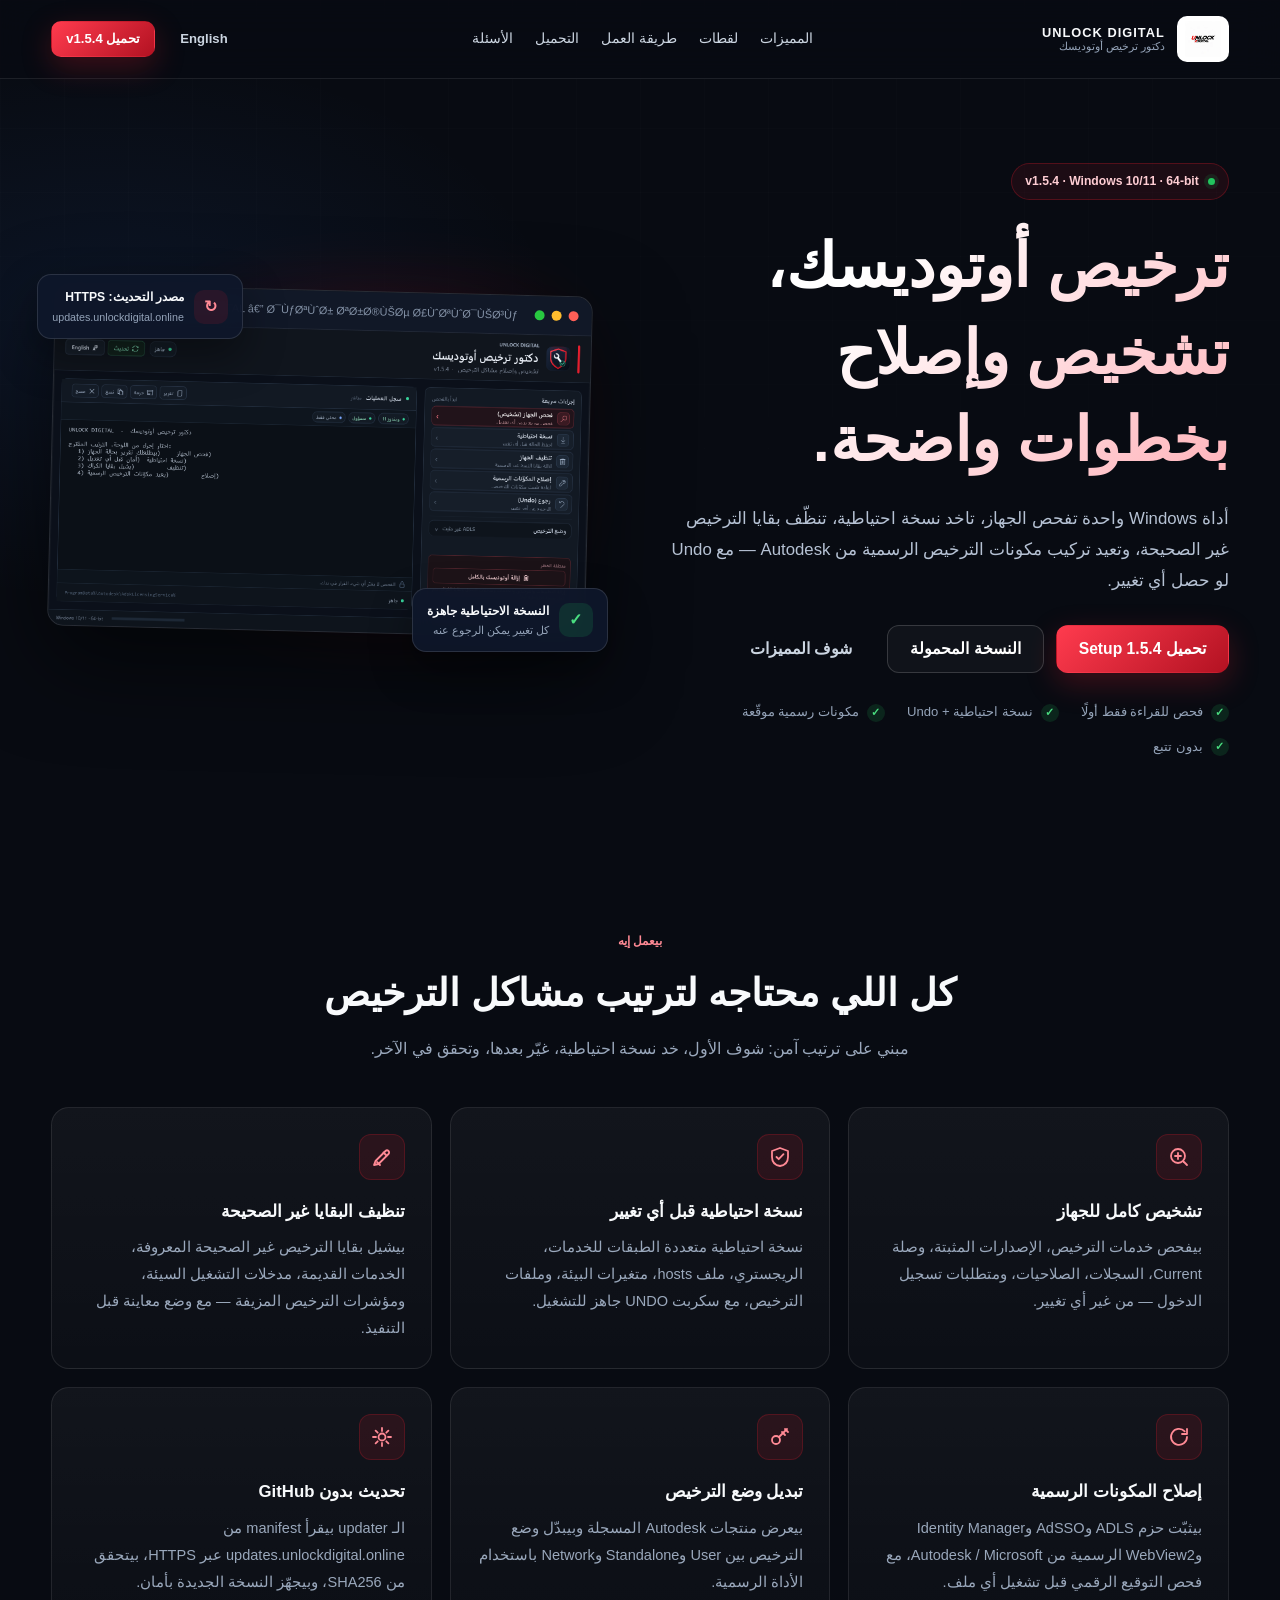
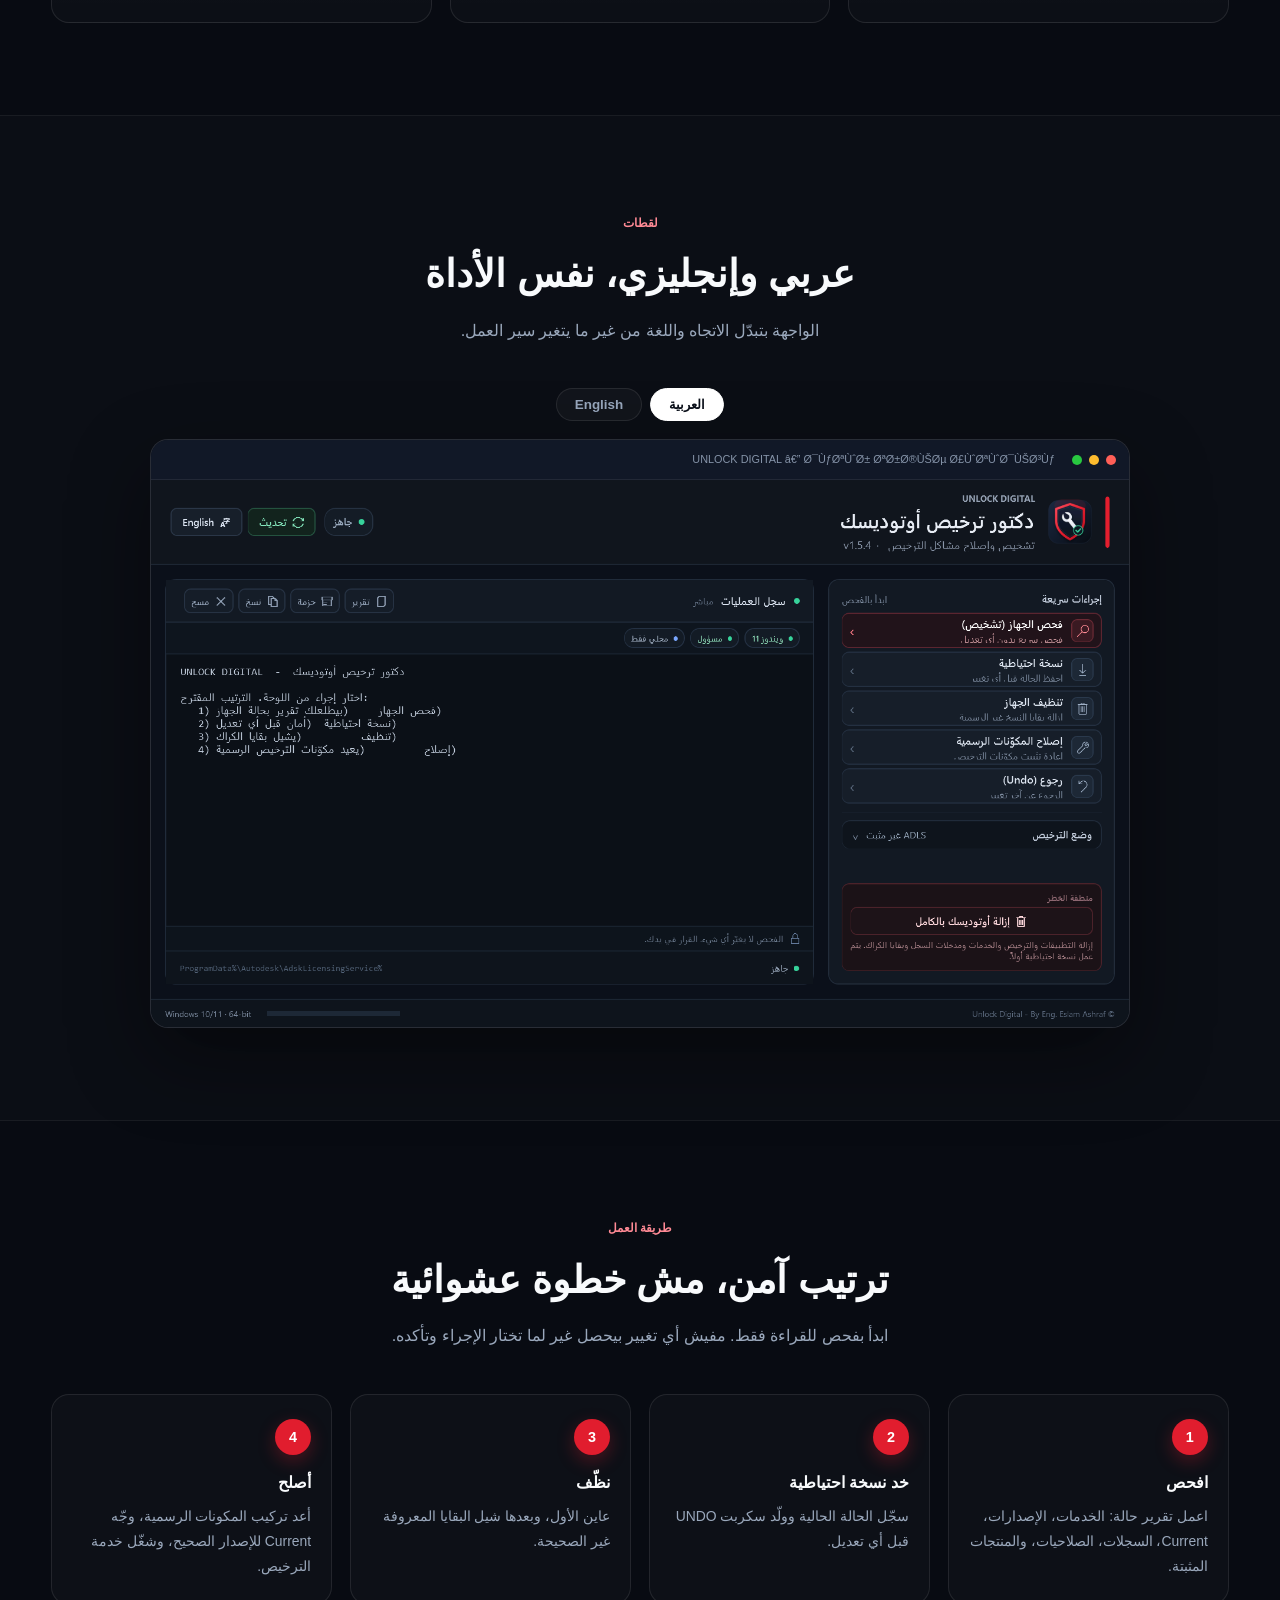
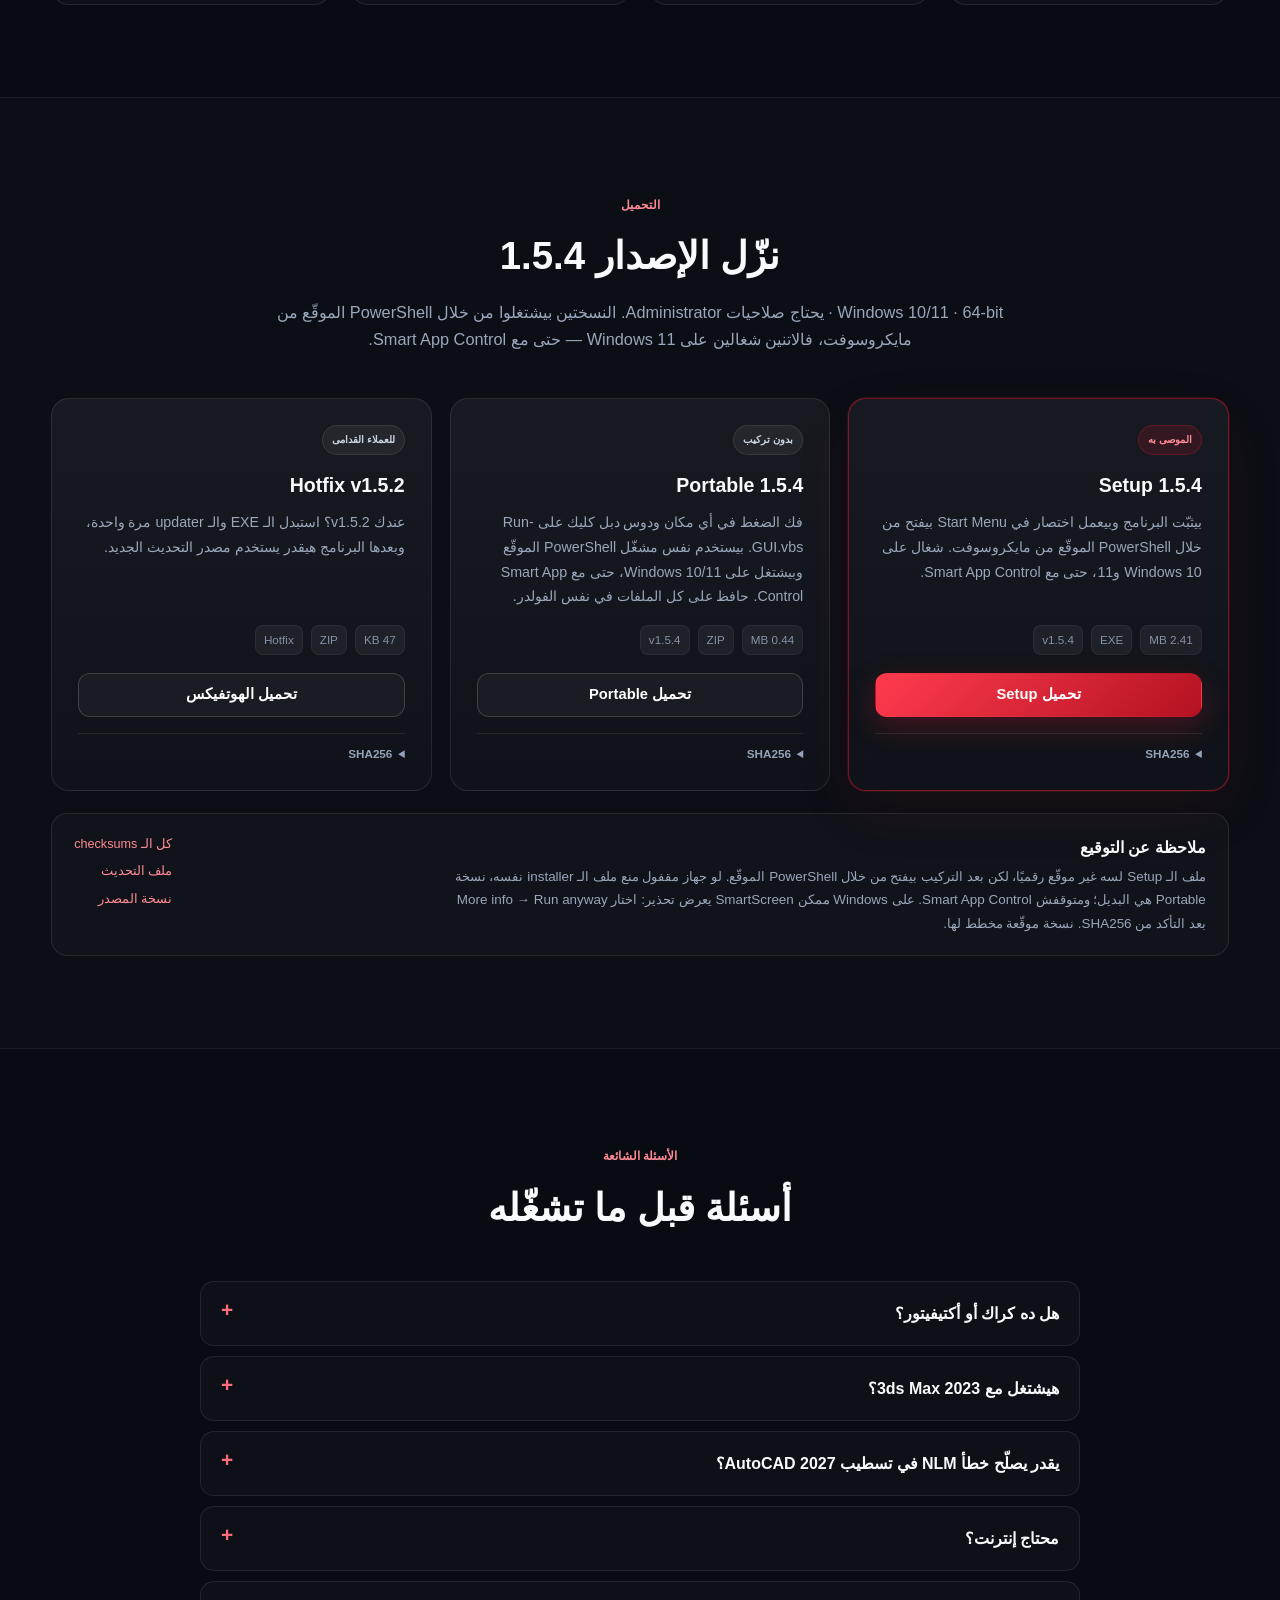
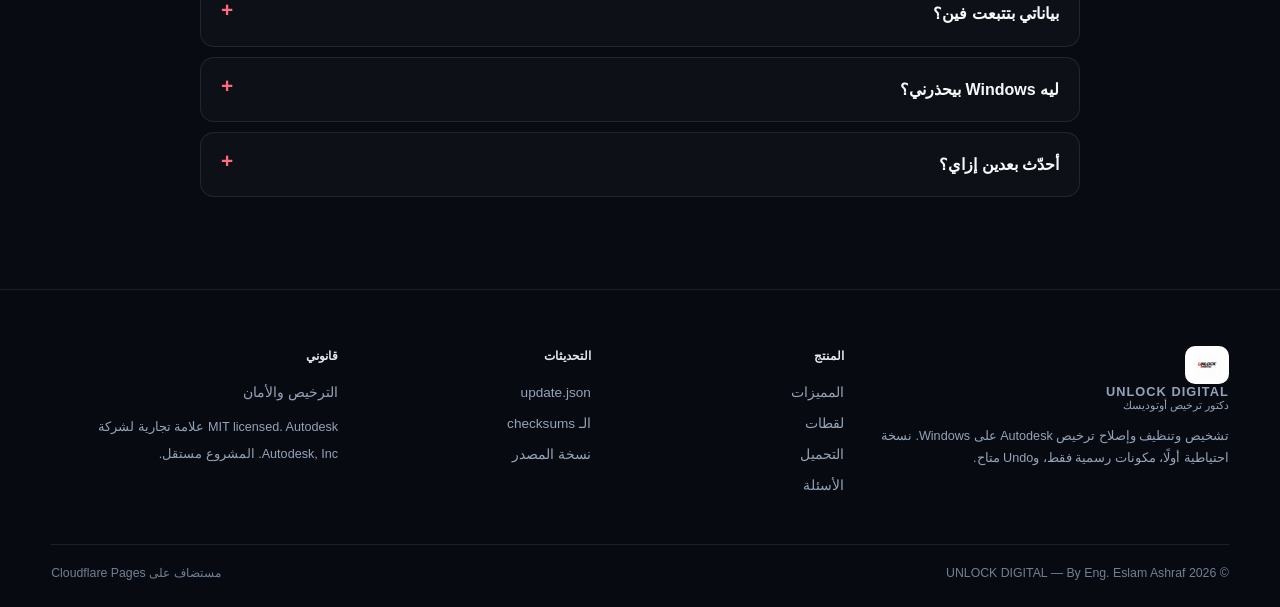
==== website/ar/index.html @ bbc72cb2 "Release 1.5.4: force admin launch and harden PATH handling Add absolute PowerShell resolution to Cle" ====
<!DOCTYPE html>
<html lang="ar" dir="rtl" data-default-lang="ar" data-asset-prefix="../"><head>
  <meta charset="utf-8">
  <meta name="viewport" content="width=device-width, initial-scale=1">
  <title>UNLOCK DIGITAL — دكتور ترخيص أوتوديسك</title>
  <meta name="description" content="أداة ويندوز لتشخيص وإصلاح ترخيص Autodesk: فحص، نسخة احتياطية، تنظيف البقايا، وإعادة تثبيت المكونات الرسمية مع إمكانية التراجع.">
  <meta name="keywords" content="إصلاح ترخيص أوتوديسك, دكتور ترخيص أوتوديسك, ADLS, AdSSO, 3ds Max 2023, أداة ويندوز">
  <meta name="author" content="Eng. Eslam Ashraf">
  <meta name="robots" content="index, follow, max-image-preview:large">
  <meta name="googlebot" content="index, follow, max-image-preview:large">
  <meta name="application-name" content="AdskDoctor">
  <meta name="apple-mobile-web-app-title" content="AdskDoctor">
  <meta name="apple-mobile-web-app-capable" content="yes">
  <meta name="format-detection" content="telephone=no">
  <meta name="color-scheme" content="dark">
  <meta name="theme-color" content="#080b12">
  <link rel="canonical" href="https://adskdoctor.unlockdigital.online/ar/">
  
  
  
  <link rel="sitemap" type="application/xml" title="Sitemap" href="/sitemap.xml">
  <link rel="manifest" href="site.webmanifest">
  <link rel="icon" type="image/svg+xml" href="../assets/favicon.svg">
<link rel="icon" href="../assets/favicon.ico" sizes="any">
  <link rel="apple-touch-icon" sizes="180x180" href="../assets/apple-touch-icon.png">
  <meta property="og:site_name" content="UNLOCK DIGITAL">
  <meta property="og:title" content="UNLOCK DIGITAL — دكتور ترخيص أوتوديسك">
  <meta property="og:description" content="أداة ويندوز لتشخيص وإصلاح ترخيص Autodesk: فحص، نسخة احتياطية، تنظيف البقايا، وإعادة تثبيت المكونات الرسمية مع إمكانية التراجع.">
  <meta property="og:type" content="website">
  <meta property="og:url" content="https://adskdoctor.unlockdigital.online/ar/">
  <meta property="og:locale" content="ar_EG">
  <meta property="og:locale:alternate" content="en_US">
  <meta property="og:image" content="https://adskdoctor.unlockdigital.online/assets/screenshot-ar-20261021.png">
  <meta property="og:image:secure_url" content="https://adskdoctor.unlockdigital.online/assets/screenshot-ar-20261021.png">
  <meta property="og:image:type" content="image/png">
  <meta property="og:image:width" content="1658">
  <meta property="og:image:height" content="928">
  <meta property="og:image:alt" content="واجهة UNLOCK DIGITAL — دكتور ترخيص أوتوديسك">
  <meta name="twitter:card" content="summary_large_image">
  <meta name="twitter:title" content="UNLOCK DIGITAL — دكتور ترخيص أوتوديسك">
  <meta name="twitter:description" content="أداة ويندوز لتشخيص وإصلاح ترخيص Autodesk: فحص، نسخة احتياطية، تنظيف البقايا، وإعادة تثبيت المكونات الرسمية مع إمكانية التراجع.">
  <meta name="twitter:image" content="https://adskdoctor.unlockdigital.online/assets/screenshot-ar-20261021.png">
  <meta name="twitter:image:alt" content="واجهة UNLOCK DIGITAL — دكتور ترخيص أوتوديسك">
  <link rel="preload" as="image" href="../assets/screenshot-ar-20261021.png" fetchpriority="high">
  <link rel="stylesheet" href="../assets/styles.css?v=5c6f993a">
<link rel="alternate" hreflang="en" href="https://adskdoctor.unlockdigital.online/"><link rel="alternate" hreflang="ar" href="https://adskdoctor.unlockdigital.online/ar/"><link rel="alternate" hreflang="x-default" href="https://adskdoctor.unlockdigital.online/"></head>
<body>
  <a class="skip-link" href="#main" data-en="Skip to content" data-ar="انتقل للمحتوى">انتقل للمحتوى</a>

  <header class="site-header">
    <div class="container header-inner">
      <a class="brand" href="#top" aria-label="UNLOCK DIGITAL">
        <img src="../assets/logo.png" alt="UNLOCK DIGITAL logo" width="132" height="48">
        <span class="brand-text">
          <strong>UNLOCK DIGITAL</strong>
          <small data-en="Autodesk Licensing Doctor" data-ar="دكتور ترخيص أوتوديسك">دكتور ترخيص أوتوديسك</small>
        </span>
      </a>
      <nav class="nav" aria-label="التنقل الرئيسي">
        <a href="#features" data-en="Features" data-ar="المميزات">المميزات</a>
        <a href="#screens" data-en="Screenshots" data-ar="لقطات">لقطات</a>
        <a href="#how" data-en="How it works" data-ar="طريقة العمل">طريقة العمل</a>
        <a href="#download" data-en="Download" data-ar="التحميل">التحميل</a>
        <a href="#faq" data-en="FAQ" data-ar="الأسئلة">الأسئلة</a>
      </nav>
      <div class="header-actions">
        <a id="langToggle" class="btn btn-ghost btn-sm" href="/" hreflang="en">English</a>
        <a class="btn btn-primary btn-sm" href="#download" data-en="Download v1.5.4" data-ar="تحميل v1.5.4">تحميل v1.5.4</a>
      </div>
    </div>
  </header>

  <main id="main">
    <section class="hero" id="top">
      <div class="container hero-grid">
        <div class="hero-copy">
          <span class="pill"><span class="pulse"></span> v1.5.4 · Windows 10/11 · 64-bit</span>
          <h1 data-en="Autodesk licensing, diagnosed and repaired." data-ar="ترخيص أوتوديسك، تشخيص وإصلاح بخطوات واضحة.">ترخيص أوتوديسك، تشخيص وإصلاح بخطوات واضحة.</h1>
          <p class="lead" data-en="One Windows tool that scans the machine, creates a backup, removes broken licensing leftovers and reinstalls the official Autodesk components — with an Undo path if anything changes." data-ar="أداة Windows واحدة تفحص الجهاز، تاخد نسخة احتياطية، تنظّف بقايا الترخيص غير الصحيحة، وتعيد تركيب مكونات الترخيص الرسمية من Autodesk — مع Undo لو حصل أي تغيير.">أداة Windows واحدة تفحص الجهاز، تاخد نسخة احتياطية، تنظّف بقايا الترخيص غير الصحيحة، وتعيد تركيب مكونات الترخيص الرسمية من Autodesk — مع Undo لو حصل أي تغيير.</p>
          <div class="hero-actions">
            <a class="btn btn-primary btn-lg" href="../downloads/UNLOCK-DIGITAL-AdskDoctor-Setup-1.5.4-20261021.exe" download="">
              <span data-en="Download Setup 1.5.4" data-ar="تحميل Setup 1.5.4">تحميل Setup 1.5.4</span>
            </a>
            <a class="btn btn-outline btn-lg" href="../downloads/AdskDoctor-v1.5.4-Portable-20261021.zip" download="">
              <span data-en="Portable version" data-ar="النسخة المحمولة">النسخة المحمولة</span>
            </a>
            <a class="btn btn-ghost btn-lg" href="#features" data-en="See features" data-ar="شوف المميزات">شوف المميزات</a>
          </div>
          <ul class="trust-row">
            <li><span class="check">✓</span><span data-en="Read-only scan first" data-ar="فحص للقراءة فقط أولًا">فحص للقراءة فقط أولًا</span></li>
            <li><span class="check">✓</span><span data-en="Backup + Undo" data-ar="نسخة احتياطية + Undo">نسخة احتياطية + Undo</span></li>
            <li><span class="check">✓</span><span data-en="Official signed components" data-ar="مكونات رسمية موقّعة">مكونات رسمية موقّعة</span></li>
            <li><span class="check">✓</span><span data-en="No telemetry" data-ar="بدون تتبع">بدون تتبع</span></li>
          </ul>
        </div>

        <div class="hero-art" aria-hidden="true">
          <div class="glow"></div>
          <div class="window">
            <div class="window-bar">
              <span class="dot red"></span><span class="dot amber"></span><span class="dot green"></span>
              <span class="window-title" id="heroWindowTitle">UNLOCK DIGITAL — دكتور ترخيص أوتوديسك</span>
            </div>
            <img src="../assets/screenshot-ar-20261021.png" alt="" width="1658" height="928" decoding="async" fetchpriority="high">
          </div>
          <div class="float-card">
            <span class="float-icon">✓</span>
            <div>
              <strong data-en="Backup ready" data-ar="النسخة الاحتياطية جاهزة">النسخة الاحتياطية جاهزة</strong>
              <small data-en="Every change can be undone" data-ar="كل تغيير يمكن الرجوع عنه">كل تغيير يمكن الرجوع عنه</small>
            </div>
          </div>
          <div class="float-card float-card-2">
            <span class="float-icon red">↻</span>
            <div>
              <strong data-en="Update source: HTTPS" data-ar="مصدر التحديث: HTTPS">مصدر التحديث: HTTPS</strong>
              <small>updates.unlockdigital.online</small>
            </div>
          </div>
        </div>
      </div>
    </section>

    <section class="section" id="features">
      <div class="container">
        <div class="section-head">
          <span class="eyebrow" data-en="WHAT IT DOES" data-ar="بيعمل إيه">بيعمل إيه</span>
          <h2 data-en="Everything needed to fix a licensing mess" data-ar="كل اللي محتاجه لترتيب مشاكل الترخيص">كل اللي محتاجه لترتيب مشاكل الترخيص</h2>
          <p data-en="Built around a safe order: look first, back up second, change third, verify last." data-ar="مبني على ترتيب آمن: شوف الأول، خد نسخة احتياطية، غيّر بعدها، وتحقق في الآخر.">مبني على ترتيب آمن: شوف الأول، خد نسخة احتياطية، غيّر بعدها، وتحقق في الآخر.</p>
        </div>
        <div class="cards">
          <article class="card">
            <div class="icon">
              <svg aria-hidden="true" focusable="false" viewBox="0 0 24 24" fill="none" stroke="currentColor" stroke-width="1.8" stroke-linecap="round" stroke-linejoin="round"><circle cx="11" cy="11" r="7"></circle><path d="m20 20-3.5-3.5"></path><path d="M8 11h6M11 8v6"></path></svg>
            </div>
            <h3 data-en="Full machine diagnosis" data-ar="تشخيص كامل للجهاز">تشخيص كامل للجهاز</h3>
            <p data-en="Checks licensing services, installed builds, the Current junction, logs, permissions and sign-in prerequisites — without changing anything." data-ar="بيفحص خدمات الترخيص، الإصدارات المثبتة، وصلة Current، السجلات، الصلاحيات، ومتطلبات تسجيل الدخول — من غير أي تغيير.">بيفحص خدمات الترخيص، الإصدارات المثبتة، وصلة Current، السجلات، الصلاحيات، ومتطلبات تسجيل الدخول — من غير أي تغيير.</p>
          </article>

          <article class="card">
            <div class="icon">
              <svg aria-hidden="true" focusable="false" viewBox="0 0 24 24" fill="none" stroke="currentColor" stroke-width="1.8" stroke-linecap="round" stroke-linejoin="round"><path d="M12 3 4 6v6c0 5 3.4 8.2 8 9 4.6-.8 8-4 8-9V6l-8-3Z"></path><path d="m8.5 12 2.2 2.2 4.8-5"></path></svg>
            </div>
            <h3 data-en="Backup before any change" data-ar="نسخة احتياطية قبل أي تغيير">نسخة احتياطية قبل أي تغيير</h3>
            <p data-en="A layered backup of services, registry keys, hosts entries, environment variables and licensing files, plus a runnable UNDO script." data-ar="نسخة احتياطية متعددة الطبقات للخدمات، الريجستري، ملف hosts، متغيرات البيئة، وملفات الترخيص، مع سكربت UNDO جاهز للتشغيل.">نسخة احتياطية متعددة الطبقات للخدمات، الريجستري، ملف hosts، متغيرات البيئة، وملفات الترخيص، مع سكربت UNDO جاهز للتشغيل.</p>
          </article>

          <article class="card">
            <div class="icon">
              <svg aria-hidden="true" focusable="false" viewBox="0 0 24 24" fill="none" stroke="currentColor" stroke-width="1.8" stroke-linecap="round" stroke-linejoin="round"><path d="m4 20 4.5-1 10-10a2.1 2.1 0 0 0-3-3l-10 10L4 20Z"></path><path d="m13.5 7.5 3 3"></path><path d="m7 17 3 3"></path></svg>
            </div>
            <h3 data-en="Clean broken leftovers" data-ar="تنظيف البقايا غير الصحيحة">تنظيف البقايا غير الصحيحة</h3>
            <p data-en="Removes known non-genuine licensing leftovers, stale services, bad startup entries and fake licence pointers — with a preview mode." data-ar="بيشيل بقايا الترخيص غير الصحيحة المعروفة، الخدمات القديمة، مدخلات التشغيل السيئة، ومؤشرات الترخيص المزيفة — مع وضع معاينة قبل التنفيذ.">بيشيل بقايا الترخيص غير الصحيحة المعروفة، الخدمات القديمة، مدخلات التشغيل السيئة، ومؤشرات الترخيص المزيفة — مع وضع معاينة قبل التنفيذ.</p>
          </article>

          <article class="card">
            <div class="icon">
              <svg aria-hidden="true" focusable="false" viewBox="0 0 24 24" fill="none" stroke="currentColor" stroke-width="1.8" stroke-linecap="round" stroke-linejoin="round"><path d="M20 12a8 8 0 1 1-2.3-5.7"></path><path d="M20 4v5h-5"></path></svg>
            </div>
            <h3 data-en="Repair official components" data-ar="إصلاح المكونات الرسمية">إصلاح المكونات الرسمية</h3>
            <p data-en="Installs the official ADLS, AdSSO, Identity Manager and WebView2 packages from Autodesk / Microsoft, with an Authenticode check before running anything." data-ar="بيثبّت حزم ADLS وAdSSO وIdentity Manager وWebView2 الرسمية من Autodesk / Microsoft، مع فحص التوقيع الرقمي قبل تشغيل أي ملف.">بيثبّت حزم ADLS وAdSSO وIdentity Manager وWebView2 الرسمية من Autodesk / Microsoft، مع فحص التوقيع الرقمي قبل تشغيل أي ملف.</p>
          </article>

          <article class="card">
            <div class="icon">
              <svg aria-hidden="true" focusable="false" viewBox="0 0 24 24" fill="none" stroke="currentColor" stroke-width="1.8" stroke-linecap="round" stroke-linejoin="round"><circle cx="8" cy="15" r="4"></circle><path d="m11 12 8-8"></path><path d="m17 4 3 3"></path><path d="m14 7 3 3"></path></svg>
            </div>
            <h3 data-en="Switch licence mode" data-ar="تبديل وضع الترخيص">تبديل وضع الترخيص</h3>
            <p data-en="Lists registered Autodesk products and switches a product between user, standalone and network licensing using the official helper." data-ar="بيعرض منتجات Autodesk المسجلة وبيبدّل وضع الترخيص بين User وStandalone وNetwork باستخدام الأداة الرسمية.">بيعرض منتجات Autodesk المسجلة وبيبدّل وضع الترخيص بين User وStandalone وNetwork باستخدام الأداة الرسمية.</p>
          </article>

          <article class="card">
            <div class="icon">
              <svg aria-hidden="true" focusable="false" viewBox="0 0 24 24" fill="none" stroke="currentColor" stroke-width="1.8" stroke-linecap="round" stroke-linejoin="round"><path d="M12 3v3"></path><path d="M12 18v3"></path><path d="M3 12h3"></path><path d="M18 12h3"></path><path d="m5.6 5.6 2.1 2.1"></path><path d="m16.3 16.3 2.1 2.1"></path><path d="m18.4 5.6-2.1 2.1"></path><path d="m7.7 16.3-2.1 2.1"></path><circle cx="12" cy="12" r="3.5"></circle></svg>
            </div>
            <h3 data-en="Update without GitHub" data-ar="تحديث بدون GitHub">تحديث بدون GitHub</h3>
            <p data-en="The updater reads a signed-over-HTTPS manifest from updates.unlockdigital.online, verifies the SHA256 and stages the new build safely." data-ar="الـ updater بيقرأ manifest من updates.unlockdigital.online عبر HTTPS، بيتحقق من SHA256، وبيجهّز النسخة الجديدة بأمان.">الـ updater بيقرأ manifest من updates.unlockdigital.online عبر HTTPS، بيتحقق من SHA256، وبيجهّز النسخة الجديدة بأمان.</p>
          </article>
        </div>
      </div>
    </section>

    <section class="section section-alt" id="screens">
      <div class="container">
        <div class="section-head">
          <span class="eyebrow" data-en="SCREENSHOTS" data-ar="لقطات">لقطات</span>
          <h2 data-en="Arabic and English, same tool" data-ar="عربي وإنجليزي، نفس الأداة">عربي وإنجليزي، نفس الأداة</h2>
          <p data-en="The interface switches direction and language without changing the workflow." data-ar="الواجهة بتبدّل الاتجاه واللغة من غير ما يتغير سير العمل.">الواجهة بتبدّل الاتجاه واللغة من غير ما يتغير سير العمل.</p>
        </div>
        <div class="shot-wrap">
          <div class="shot-tabs" role="tablist" aria-label="لغة لقطة الشاشة">
            <button class="shot-tab active" type="button" data-shot="ar" role="tab" aria-selected="true">العربية</button>
            <button class="shot-tab" type="button" data-shot="en" role="tab" aria-selected="false">English</button>
          </div>
          <figure class="shot-frame">
            <div class="window-bar">
              <span class="dot red"></span><span class="dot amber"></span><span class="dot green"></span>
              <span class="window-title" id="shotTitle">UNLOCK DIGITAL — دكتور ترخيص أوتوديسك</span>
            </div>
            <img id="shotImage" src="../assets/screenshot-ar-20261021.png" alt="واجهة UNLOCK DIGITAL بالعربية" width="1658" height="928" loading="lazy" decoding="async">
          </figure>
        </div>
      </div>
    </section>

    <section class="section" id="how">
      <div class="container">
        <div class="section-head">
          <span class="eyebrow" data-en="HOW IT WORKS" data-ar="طريقة العمل">طريقة العمل</span>
          <h2 data-en="A safe order, not a one-click gamble" data-ar="ترتيب آمن، مش خطوة عشوائية">ترتيب آمن، مش خطوة عشوائية</h2>
          <p data-en="Start with a read-only scan. Nothing is changed until you choose an action and confirm it." data-ar="ابدأ بفحص للقراءة فقط. مفيش أي تغيير بيحصل غير لما تختار الإجراء وتأكده.">ابدأ بفحص للقراءة فقط. مفيش أي تغيير بيحصل غير لما تختار الإجراء وتأكده.</p>
        </div>
        <ol class="steps">
          <li>
            <span class="step-num">1</span>
            <h3 data-en="Scan" data-ar="افحص">افحص</h3>
            <p data-en="Build a health report: services, builds, Current, logs, permissions and installed products." data-ar="اعمل تقرير حالة: الخدمات، الإصدارات، Current، السجلات، الصلاحيات، والمنتجات المثبتة.">اعمل تقرير حالة: الخدمات، الإصدارات، Current، السجلات، الصلاحيات، والمنتجات المثبتة.</p>
          </li>
          <li>
            <span class="step-num">2</span>
            <h3 data-en="Back up" data-ar="خد نسخة احتياطية">خد نسخة احتياطية</h3>
            <p data-en="Capture the current state and generate an UNDO script before touching anything." data-ar="سجّل الحالة الحالية وولّد سكربت UNDO قبل أي تعديل.">سجّل الحالة الحالية وولّد سكربت UNDO قبل أي تعديل.</p>
          </li>
          <li>
            <span class="step-num">3</span>
            <h3 data-en="Clean" data-ar="نظّف">نظّف</h3>
            <p data-en="Preview first, then remove the known broken or non-genuine leftovers." data-ar="عاين الأول، وبعدها شيل البقايا المعروفة غير الصحيحة.">عاين الأول، وبعدها شيل البقايا المعروفة غير الصحيحة.</p>
          </li>
          <li>
            <span class="step-num">4</span>
            <h3 data-en="Repair" data-ar="أصلح">أصلح</h3>
            <p data-en="Reinstall the official components, re-point Current and restart the licensing service." data-ar="أعد تركيب المكونات الرسمية، وجّه Current للإصدار الصحيح، وشغّل خدمة الترخيص.">أعد تركيب المكونات الرسمية، وجّه Current للإصدار الصحيح، وشغّل خدمة الترخيص.</p>
          </li>
        </ol>
      </div>
    </section>

    <section class="section section-alt" id="download">
      <div class="container">
        <div class="section-head">
          <span class="eyebrow" data-en="DOWNLOAD" data-ar="التحميل">التحميل</span>
          <h2 data-en="Get version 1.5.4" data-ar="نزّل الإصدار 1.5.4">نزّل الإصدار 1.5.4</h2>
          <p data-en="Windows 10/11 · 64-bit · Administrator rights required. Both editions launch through the Microsoft-signed PowerShell host, so either works on Windows 11 — including with Smart App Control." data-ar="Windows 10/11 · 64-bit · يحتاج صلاحيات Administrator. النسختين بيشتغلوا من خلال PowerShell الموقّع من مايكروسوفت، فالاتنين شغالين على Windows 11 — حتى مع Smart App Control.">Windows 10/11 · 64-bit · يحتاج صلاحيات Administrator. النسختين بيشتغلوا من خلال PowerShell الموقّع من مايكروسوفت، فالاتنين شغالين على Windows 11 — حتى مع Smart App Control.</p>
        </div>

        <div class="download-grid">
          <article class="download-card featured">
            <span class="tag" data-en="RECOMMENDED" data-ar="الموصى به">الموصى به</span>
            <h3 data-en="Setup 1.5.4" data-ar="Setup 1.5.4">Setup 1.5.4</h3>
            <p class="muted" data-en="Installs the app and creates a Start Menu shortcut that launches through the Microsoft-signed PowerShell host. Works on Windows 10 and 11, including Smart App Control." data-ar="بيثبّت البرنامج وبيعمل اختصار في Start Menu بيفتح من خلال PowerShell الموقّع من مايكروسوفت. شغال على Windows 10 و11، حتى مع Smart App Control.">بيثبّت البرنامج وبيعمل اختصار في Start Menu بيفتح من خلال PowerShell الموقّع من مايكروسوفت. شغال على Windows 10 و11، حتى مع Smart App Control.</p>
            <div class="meta"><span>2.41 MB</span><span>EXE</span><span>v1.5.4</span></div>
            <a class="btn btn-primary btn-block" href="../downloads/UNLOCK-DIGITAL-AdskDoctor-Setup-1.5.4-20261021.exe" download="">
              <span data-en="Download Setup" data-ar="تحميل Setup">تحميل Setup</span>
            </a>
            <details class="hash">
              <summary data-en="SHA256" data-ar="SHA256">SHA256</summary>
              <code title="Click to copy" style="cursor: copy;">5B56631D99D2C7ECF8557576866768D7ED9315C571E910F5B2004CA9EEF0EF73</code>
            </details>
          </article>

          <article class="download-card">
            <span class="tag tag-soft" data-en="NO INSTALL" data-ar="بدون تركيب">بدون تركيب</span>
            <h3 data-en="Portable 1.5.4" data-ar="Portable 1.5.4">Portable 1.5.4</h3>
            <p class="muted" data-en="Unzip anywhere and double-click Run-GUI.vbs. It uses the same signed PowerShell launcher and works on Windows 10/11, including Smart App Control. Keep every file in the folder together." data-ar="فك الضغط في أي مكان ودوس دبل كليك على Run-GUI.vbs. بيستخدم نفس مشغّل PowerShell الموقّع وبيشتغل على Windows 10/11، حتى مع Smart App Control. حافظ على كل الملفات في نفس الفولدر.">فك الضغط في أي مكان ودوس دبل كليك على Run-GUI.vbs. بيستخدم نفس مشغّل PowerShell الموقّع وبيشتغل على Windows 10/11، حتى مع Smart App Control. حافظ على كل الملفات في نفس الفولدر.</p>
            <div class="meta"><span>0.44 MB</span><span>ZIP</span><span>v1.5.4</span></div>
            <a class="btn btn-outline btn-block" href="../downloads/AdskDoctor-v1.5.4-Portable-20261021.zip" download="">
              <span data-en="Download Portable" data-ar="تحميل Portable">تحميل Portable</span>
            </a>
            <details class="hash">
              <summary data-en="SHA256" data-ar="SHA256">SHA256</summary>
              <code title="Click to copy" style="cursor: copy;">475544A970DBB3CC438E06B97B2D96C6F084EEDE032BB8553940F2D9BDF21768</code>
            </details>
          </article>

          <article class="download-card">
            <span class="tag tag-soft" data-en="OLD CLIENTS" data-ar="للعملاء القدامى">للعملاء القدامى</span>
            <h3 data-en="v1.5.2 update hotfix" data-ar="Hotfix v1.5.2">Hotfix v1.5.2</h3>
            <p class="muted" data-en="Already on v1.5.2? Replace the EXE and updater once, then the app can use the HTTPS update source." data-ar="عندك v1.5.2؟ استبدل الـ EXE والـ updater مرة واحدة، وبعدها البرنامج هيقدر يستخدم مصدر التحديث الجديد.">عندك v1.5.2؟ استبدل الـ EXE والـ updater مرة واحدة، وبعدها البرنامج هيقدر يستخدم مصدر التحديث الجديد.</p>
            <div class="meta"><span>47 KB</span><span>ZIP</span><span>Hotfix</span></div>
            <a class="btn btn-outline btn-block" href="../downloads/AdskDoctor-v1.5.2-UpdateHotfix.zip" download="">
              <span data-en="Download hotfix" data-ar="تحميل الهوتفيكس">تحميل الهوتفيكس</span>
            </a>
            <details class="hash">
              <summary data-en="SHA256" data-ar="SHA256">SHA256</summary>
              <code title="Click to copy" style="cursor: copy;">93909ED6D8974A3AFB4539A181BFC520FD7300BC39BD0F2B2FE8CADE725ED15C</code>
            </details>
          </article>
        </div>

        <div class="download-note">
          <div>
            <strong data-en="Unsigned build notice" data-ar="ملاحظة عن التوقيع">ملاحظة عن التوقيع</strong>
            <p data-en="The Setup file is not code-signed yet, but after installation it launches through the signed PowerShell host. If a locked-down machine blocks the installer file itself, the Portable ZIP is the fallback; do not disable Smart App Control. Windows SmartScreen may warn: choose More info → Run anyway after verifying the SHA256. A signed build is planned." data-ar="ملف الـ Setup لسه غير موقّع رقميًا، لكن بعد التركيب بيفتح من خلال PowerShell الموقّع. لو جهاز مقفول منع ملف الـ installer نفسه، نسخة Portable هي البديل؛ ومتوقفش Smart App Control. على Windows ممكن SmartScreen يعرض تحذير: اختار More info → Run anyway بعد التأكد من SHA256. نسخة موقّعة مخطط لها.">ملف الـ Setup لسه غير موقّع رقميًا، لكن بعد التركيب بيفتح من خلال PowerShell الموقّع. لو جهاز مقفول منع ملف الـ installer نفسه، نسخة Portable هي البديل؛ ومتوقفش Smart App Control. على Windows ممكن SmartScreen يعرض تحذير: اختار More info → Run anyway بعد التأكد من SHA256. نسخة موقّعة مخطط لها.</p>
          </div>
          <div class="note-links">
            <a href="../downloads/SHA256SUMS.txt" download="" data-en="All checksums" data-ar="كل الـ checksums">كل الـ checksums</a>
            <a href="https://updates.unlockdigital.online/update.json" target="_blank" rel="noopener" data-en="Update manifest" data-ar="ملف التحديث">ملف التحديث</a>
            <a href="../downloads/AdskDoctor-v1.5.4-Project.zip" download="" data-en="Source archive" data-ar="نسخة المصدر">نسخة المصدر</a>
          </div>
        </div>
      </div>
    </section>

    <section class="section" id="faq">
      <div class="container narrow">
        <div class="section-head">
          <span class="eyebrow" data-en="FAQ" data-ar="الأسئلة الشائعة">الأسئلة الشائعة</span>
          <h2 data-en="Questions before you run it" data-ar="أسئلة قبل ما تشغّله">أسئلة قبل ما تشغّله</h2>
        </div>
        <div class="faq">
          <details>
            <summary data-en="Is this a crack or an activator?" data-ar="هل ده كراك أو أكتيفيتور؟">هل ده كراك أو أكتيفيتور؟</summary>
            <p data-en="No. It does not patch Autodesk binaries or generate licences. It removes known non-genuine leftovers and repairs the official licensing stack. A valid Autodesk subscription is still required." data-ar="لا. الأداة لا تعدّل ملفات Autodesk ولا تولّد تراخيص. هي بتشيل البقايا غير الصحيحة المعروفة وتصلّح مكونات الترخيص الرسمية. لسه محتاج اشتراك Autodesk ساري.">لا. الأداة لا تعدّل ملفات Autodesk ولا تولّد تراخيص. هي بتشيل البقايا غير الصحيحة المعروفة وتصلّح مكونات الترخيص الرسمية. لسه محتاج اشتراك Autodesk ساري.</p>
          </details>
          <details>
            <summary data-en="Will it work with 3ds Max 2023?" data-ar="هيشتغل مع 3ds Max 2023؟">هيشتغل مع 3ds Max 2023؟</summary>
            <p data-en="Yes. The repair flow handles the ADLS / AdSSO stack used by 2021–2023 products, including 3ds Max 2023 (product key 128O1). It also detects newer Identity Manager-based products." data-ar="أيوه. مسار الإصلاح بيتعامل مع ADLS / AdSSO المستخدمة في إصدارات 2021–2023، بما فيها 3ds Max 2023 (product key 128O1). وبيتعرف كمان على المنتجات الأحدث اللي بتستخدم Identity Manager.">أيوه. مسار الإصلاح بيتعامل مع ADLS / AdSSO المستخدمة في إصدارات 2021–2023، بما فيها 3ds Max 2023 (product key 128O1). وبيتعرف كمان على المنتجات الأحدث اللي بتستخدم Identity Manager.</p>
          </details>
          <details>
            <summary data-en="Can it fix the AutoCAD 2027 NLM setup error?" data-ar="يقدر يصلّح خطأ NLM في تسطيب AutoCAD 2027؟">يقدر يصلّح خطأ NLM في تسطيب AutoCAD 2027؟</summary>
            <p data-en="Yes, when the blocker is stale local NLM state. Scan reports nlm-server-info.json, licpath.lic, old NLM registry keys and NLM environment variables. Repair copies them to a backup with UNDO, clears them, restarts the licensing service and asks you to reboot before running the AutoCAD 2027 installer again. It never removes the NLM service. If this PC is the license server, update NLM to 11.19.9.0+ instead." data-ar="أيوه، لو المشكلة سببها بقايا NLM محلية قديمة. الفحص بيظهر nlm-server-info.json وlicpath.lic ومفاتيح الريجستري ومتغيرات البيئة القديمة. الإصلاح بيعمل نسخة احتياطية مع UNDO، بيشيلها، يعيد تشغيل خدمة الترخيص، ويطلب منك تعيد تشغيل Windows قبل ما تجرّب تسطيب AutoCAD 2027 تاني. الأداة مش بتحذف خدمة NLM نفسها. لو الجهاز ده هو سيرفر الترخيص، حدّث NLM لـ 11.19.9.0+ بدل كده.">أيوه، لو المشكلة سببها بقايا NLM محلية قديمة. الفحص بيظهر nlm-server-info.json وlicpath.lic ومفاتيح الريجستري ومتغيرات البيئة القديمة. الإصلاح بيعمل نسخة احتياطية مع UNDO، بيشيلها، يعيد تشغيل خدمة الترخيص، ويطلب منك تعيد تشغيل Windows قبل ما تجرّب تسطيب AutoCAD 2027 تاني. الأداة مش بتحذف خدمة NLM نفسها. لو الجهاز ده هو سيرفر الترخيص، حدّث NLM لـ 11.19.9.0+ بدل كده.</p>
          </details>
          <details>
            <summary data-en="Does it need internet?" data-ar="محتاج إنترنت؟">محتاج إنترنت؟</summary>
            <p data-en="Scan, backup and clean work offline. Repair can use installers you already have, or download the official packages from Autodesk / Microsoft when you explicitly allow it. Checking for updates needs internet." data-ar="الفحص والنسخة الاحتياطية والتنظيف بيشتغلوا أوفلاين. الإصلاح يقدر يستخدم Installers موجودة عندك، أو ينزّل الحزم الرسمية من Autodesk / Microsoft لما تسمح بذلك. فحص التحديثات محتاج إنترنت.">الفحص والنسخة الاحتياطية والتنظيف بيشتغلوا أوفلاين. الإصلاح يقدر يستخدم Installers موجودة عندك، أو ينزّل الحزم الرسمية من Autodesk / Microsoft لما تسمح بذلك. فحص التحديثات محتاج إنترنت.</p>
          </details>
          <details>
            <summary data-en="Is my data sent anywhere?" data-ar="بياناتي بتتبعت فين؟">بياناتي بتتبعت فين؟</summary>
            <p data-en="No telemetry. Reports and logs stay on the machine. The updater only requests the HTTPS manifest and, when you press Update, the Portable zip." data-ar="مفيش تتبع. التقارير والسجلات بتفضل على الجهاز. الـ updater بيطلب ملف الـ manifest عبر HTTPS فقط، ولما تضغط Update بيطلب الـ Portable zip.">مفيش تتبع. التقارير والسجلات بتفضل على الجهاز. الـ updater بيطلب ملف الـ manifest عبر HTTPS فقط، ولما تضغط Update بيطلب الـ Portable zip.</p>
          </details>
          <details>
            <summary data-en="Why does Windows warn me?" data-ar="ليه Windows بيحذرني؟">ليه Windows بيحذرني؟</summary>
            <p data-en="Because the installer file is not code-signed yet. Verify the SHA256 against this page, then choose More info → Run anyway. After installation, both Setup and Portable launch through the Microsoft-signed PowerShell host, so they work on Windows 10 and 11, including Smart App Control. If a locked-down machine blocks the installer file itself with error 4551, use the Portable ZIP; do not disable SAC. The app requests administrator rights because it repairs services and Program Files components." data-ar="لأن ملف الـ installer لسه غير موقّع رقميًا. تحقق من SHA256 مقابل القيمة اللي في الصفحة، وبعدها اختار More info → Run anyway. بعد التركيب، النسختين Setup وPortable بيفتحوا من خلال PowerShell الموقّع من مايكروسوفت، فبيشتغلوا على Windows 10 و11، حتى مع Smart App Control. لو جهاز مقفول منع ملف الـ installer نفسه بخطأ 4551، استخدم نسخة Portable؛ ومتوقفش SAC. البرنامج بيطلب صلاحيات Administrator لأنه بيصلّح خدمات ومكونات داخل Program Files.">لأن ملف الـ installer لسه غير موقّع رقميًا. تحقق من SHA256 مقابل القيمة اللي في الصفحة، وبعدها اختار More info → Run anyway. بعد التركيب، النسختين Setup وPortable بيفتحوا من خلال PowerShell الموقّع من مايكروسوفت، فبيشتغلوا على Windows 10 و11، حتى مع Smart App Control. لو جهاز مقفول منع ملف الـ installer نفسه بخطأ 4551، استخدم نسخة Portable؛ ومتوقفش SAC. البرنامج بيطلب صلاحيات Administrator لأنه بيصلّح خدمات ومكونات داخل Program Files.</p>
          </details>
          <details>
            <summary data-en="How do I update later?" data-ar="أحدّث بعدين إزاي؟">أحدّث بعدين إزاي؟</summary>
            <p data-en="Use the Update button in the app. It reads https://updates.unlockdigital.online/update.json, compares versions, verifies the SHA256 and stages the new build. You can also download the latest Setup from this page." data-ar="استخدم زر Update جوه البرنامج. بيقرأ https://updates.unlockdigital.online/update.json، يقارن الإصدارات، يتحقق من SHA256، ويجهّز النسخة الجديدة. أو نزّل أحدث Setup من الصفحة دي.">استخدم زر Update جوه البرنامج. بيقرأ https://updates.unlockdigital.online/update.json، يقارن الإصدارات، يتحقق من SHA256، ويجهّز النسخة الجديدة. أو نزّل أحدث Setup من الصفحة دي.</p>
          </details>
        </div>
      </div>
    </section>
  </main>

  <footer class="site-footer">
    <div class="container footer-grid">
      <div>
        <a class="brand footer-brand" href="#top">
          <img src="../assets/logo.png" alt="UNLOCK DIGITAL logo" width="110" height="40">
          <span class="brand-text"><strong>UNLOCK DIGITAL</strong><small data-en="Autodesk Licensing Doctor" data-ar="دكتور ترخيص أوتوديسك">دكتور ترخيص أوتوديسك</small></span>
        </a>
        <p class="muted small" data-en="Diagnose, clean and repair Autodesk licensing on Windows. Backup first, official components only, Undo included." data-ar="تشخيص وتنظيف وإصلاح ترخيص Autodesk على Windows. نسخة احتياطية أولًا، مكونات رسمية فقط، وUndo متاح.">تشخيص وتنظيف وإصلاح ترخيص Autodesk على Windows. نسخة احتياطية أولًا، مكونات رسمية فقط، وUndo متاح.</p>
      </div>
      <div>
        <h3 data-en="Product" data-ar="المنتج">المنتج</h3>
        <a href="#features" data-en="Features" data-ar="المميزات">المميزات</a>
        <a href="#screens" data-en="Screenshots" data-ar="لقطات">لقطات</a>
        <a href="#download" data-en="Download" data-ar="التحميل">التحميل</a>
        <a href="#faq" data-en="FAQ" data-ar="الأسئلة">الأسئلة</a>
      </div>
      <div>
        <h3 data-en="Updates" data-ar="التحديثات">التحديثات</h3>
        <a href="https://updates.unlockdigital.online/update.json" target="_blank" rel="noopener">update.json</a>
        <a href="../downloads/SHA256SUMS.txt" download="" data-en="Checksums" data-ar="الـ checksums">الـ checksums</a>
        <a href="../downloads/AdskDoctor-v1.5.4-Project.zip" download="" data-en="Source archive" data-ar="نسخة المصدر">نسخة المصدر</a>
      </div>
      <div>
        <h3 data-en="Legal" data-ar="قانوني">قانوني</h3>
        <a href="#faq" data-en="License &amp; safety" data-ar="الترخيص والأمان">الترخيص والأمان</a>
        <span class="muted small" data-en="MIT licensed. Autodesk is a trademark of Autodesk, Inc. This project is independent." data-ar="MIT licensed. Autodesk علامة تجارية لشركة Autodesk, Inc. المشروع مستقل.">MIT licensed. Autodesk علامة تجارية لشركة Autodesk, Inc. المشروع مستقل.</span>
      </div>
    </div>
    <div class="container footer-bottom">
      <span>© <span id="year">2026</span> UNLOCK DIGITAL — By Eng. Eslam Ashraf</span>
      <span data-en="Hosted on Cloudflare Pages" data-ar="مستضاف على Cloudflare Pages">مستضاف على Cloudflare Pages</span>
    </div>
  </footer>

  <script type="application/ld+json">{
  "@context": "https://schema.org",
  "@graph": [
    {
      "@type": "Organization",
      "@id": "https://adskdoctor.unlockdigital.online/#organization",
      "name": "UNLOCK DIGITAL",
      "url": "https://unlockdigital.online/",
      "logo": {
        "@type": "ImageObject",
        "url": "https://adskdoctor.unlockdigital.online/assets/logo.png",
        "width": 512,
        "height": 512
      },
      "email": "contact@unlockdigital.online"
    },
    {
      "@type": "WebSite",
      "@id": "https://adskdoctor.unlockdigital.online/#website",
      "url": "https://adskdoctor.unlockdigital.online/",
      "name": "UNLOCK DIGITAL — دكتور ترخيص أوتوديسك",
      "inLanguage": [
        "ar",
        "en"
      ],
      "publisher": {
        "@id": "https://adskdoctor.unlockdigital.online/#organization"
      }
    },
    {
      "@type": "WebPage",
      "@id": "https://adskdoctor.unlockdigital.online/ar/#webpage",
      "url": "https://adskdoctor.unlockdigital.online/ar/",
      "name": "UNLOCK DIGITAL — دكتور ترخيص أوتوديسك",
      "description": "أداة ويندوز لتشخيص وإصلاح ترخيص Autodesk: فحص، نسخة احتياطية، تنظيف البقايا، وإعادة تثبيت المكونات الرسمية مع إمكانية التراجع.",
      "isPartOf": {
        "@id": "https://adskdoctor.unlockdigital.online/#website"
      },
      "about": {
        "@id": "https://adskdoctor.unlockdigital.online/#software"
      },
      "primaryImageOfPage": {
        "@type": "ImageObject",
        "url": "https://adskdoctor.unlockdigital.online/assets/screenshot-ar-20261021.png",
        "width": 1658,
        "height": 928
      },
      "inLanguage": "ar"
    },
    {
      "@type": "SoftwareApplication",
      "@id": "https://adskdoctor.unlockdigital.online/#software",
      "name": "UNLOCK DIGITAL — دكتور ترخيص أوتوديسك",
      "alternateName": "AdskDoctor",
      "description": "أداة ويندوز لتشخيص وإصلاح ترخيص Autodesk: فحص، نسخة احتياطية، تنظيف البقايا، وإعادة تثبيت المكونات الرسمية مع إمكانية التراجع.",
      "applicationCategory": "UtilitiesApplication",
      "applicationSubCategory": "System utilities",
      "operatingSystem": "Windows 10, Windows 11",
      "softwareVersion": "1.5.4",
      "fileSize": "2.41 MB",
      "downloadUrl": "https://adskdoctor.unlockdigital.online/downloads/UNLOCK-DIGITAL-AdskDoctor-Setup-1.5.4-20261021.exe",
      "installUrl": "https://adskdoctor.unlockdigital.online/downloads/UNLOCK-DIGITAL-AdskDoctor-Setup-1.5.4-20261021.exe",
      "softwareHelp": "https://adskdoctor.unlockdigital.online/ar/#faq",
      "screenshot": "https://adskdoctor.unlockdigital.online/assets/screenshot-ar-20261021.png",
      "license": "https://opensource.org/license/mit",
      "isAccessibleForFree": true,
      "offers": {
        "@type": "Offer",
        "price": "0",
        "priceCurrency": "USD",
        "availability": "https://schema.org/InStock"
      },
      "publisher": {
        "@id": "https://adskdoctor.unlockdigital.online/#organization"
      },
      "inLanguage": [
        "ar",
        "en"
      ],
      "datePublished": "2026-10-19",
      "dateModified": "2026-10-19"
    },
    {
      "@type": "FAQPage",
      "@id": "https://adskdoctor.unlockdigital.online/ar/#faq",
      "mainEntity": [
        {
          "@type": "Question",
          "name": "هل ده كراك أو أكتيفيتور؟",
          "acceptedAnswer": {
            "@type": "Answer",
            "text": "لا. الأداة لا تعدّل ملفات Autodesk ولا تولّد تراخيص. هي بتشيل البقايا غير الصحيحة المعروفة وتصلّح مكونات الترخيص الرسمية. لسه محتاج اشتراك Autodesk ساري."
          }
        },
        {
          "@type": "Question",
          "name": "هيشتغل مع 3ds Max 2023؟",
          "acceptedAnswer": {
            "@type": "Answer",
            "text": "أيوه. مسار الإصلاح بيتعامل مع ADLS / AdSSO المستخدمة في إصدارات 2021–2023، بما فيها 3ds Max 2023 (product key 128O1). وبيتعرف كمان على المنتجات الأحدث اللي بتستخدم Identity Manager."
          }
        },
        {
          "@type": "Question",
          "name": "محتاج إنترنت؟",
          "acceptedAnswer": {
            "@type": "Answer",
            "text": "الفحص والنسخة الاحتياطية والتنظيف بيشتغلوا أوفلاين. الإصلاح يقدر يستخدم Installers موجودة عندك، أو ينزّل الحزم الرسمية من Autodesk / Microsoft لما تسمح بذلك. فحص التحديثات محتاج إنترنت."
          }
        },
        {
          "@type": "Question",
          "name": "بياناتي بتتبعت فين؟",
          "acceptedAnswer": {
            "@type": "Answer",
            "text": "مفيش تتبع. التقارير والسجلات بتفضل على الجهاز. الـ updater بيطلب ملف الـ manifest عبر HTTPS فقط، ولما تضغط Update بيطلب الـ Portable zip."
          }
        },
        {
          "@type": "Question",
          "name": "ليه Windows بيحذرني؟",
          "acceptedAnswer": {
            "@type": "Answer",
            "text": "لأن ملف الـ installer لسه غير موقّع رقميًا. تحقق من SHA256 مقابل القيمة اللي في الصفحة، وبعدها اختار More info → Run anyway. بعد التركيب، النسختين Setup وPortable بيفتحوا من خلال PowerShell الموقّع من مايكروسوفت، فبيشتغلوا على Windows 10 و11، حتى مع Smart App Control. لو جهاز مقفول منع ملف الـ installer نفسه بخطأ 4551، استخدم نسخة Portable؛ ومتوقفش SAC. البرنامج بيطلب صلاحيات Administrator لأنه بيصلّح خدمات ومكونات داخل Program Files."
          }
        },
        {
          "@type": "Question",
          "name": "أحدّث بعدين إزاي؟",
          "acceptedAnswer": {
            "@type": "Answer",
            "text": "استخدم زر Update جوه البرنامج. بيقرأ https://updates.unlockdigital.online/update.json، يقارن الإصدارات، يتحقق من SHA256، ويجهّز النسخة الجديدة. أو نزّل أحدث Setup من الصفحة دي."
          }
        }
      ],
      "inLanguage": "ar"
    }
  ]
}</script>
  <script src="../assets/app.js?v=20261021"></script>


</body></html>
---- website/assets/styles.css ----
:root {
  color-scheme: dark;
  --bg: #080b12;
  --bg-2: #0b101a;
  --panel: #111827;
  --panel-2: #151f32;
  --text: #f8fafc;
  --muted: #94a3b8;
  --muted-2: #b6c2d4;
  --border: rgba(255, 255, 255, 0.09);
  --border-strong: rgba(255, 255, 255, 0.16);
  --red: #e11d2e;
  --red-2: #ff3b4e;
  --red-soft: rgba(225, 29, 46, 0.12);
  --green: #22c55e;
  --green-soft: rgba(34, 197, 94, 0.14);
  --radius: 18px;
  --font: "Segoe UI", "Cairo", Tahoma, Arial, sans-serif;
}

*,
*::before,
*::after {
  box-sizing: border-box;
}

html {
  scroll-behavior: smooth;
  scroll-padding-top: 92px;
}

body {
  margin: 0;
  min-height: 100vh;
  overflow-x: hidden;
  font-family: var(--font);
  font-size: 16px;
  line-height: 1.7;
  color: var(--text);
  background:
    radial-gradient(900px 520px at 82% -8%, rgba(225, 29, 46, 0.16), transparent 62%),
    radial-gradient(760px 460px at 8% 6%, rgba(59, 130, 246, 0.09), transparent 60%),
    var(--bg);
}

body::before {
  content: "";
  position: fixed;
  inset: 0;
  pointer-events: none;
  z-index: -1;
  background-image:
    linear-gradient(rgba(255, 255, 255, 0.022) 1px, transparent 1px),
    linear-gradient(90deg, rgba(255, 255, 255, 0.022) 1px, transparent 1px);
  background-size: 64px 64px;
  mask-image: linear-gradient(to bottom, rgba(0, 0, 0, 0.65), transparent 75%);
}

::selection {
  background: rgba(225, 29, 46, 0.45);
  color: #fff;
}

img {
  max-width: 100%;
  display: block;
}

a {
  color: inherit;
  text-decoration: none;
}

button {
  font-family: inherit;
}

:focus-visible {
  outline: 2px solid var(--red-2);
  outline-offset: 3px;
}

.container {
  width: min(1180px, 92vw);
  margin-inline: auto;
}

.skip-link {
  position: absolute;
  inset-inline-start: 16px;
  top: -80px;
  z-index: 100;
  padding: 10px 16px;
  border-radius: 10px;
  background: #fff;
  color: #0b101a;
  font-weight: 700;
  transition: top 0.2s ease;
}

.skip-link:focus {
  top: 14px;
}

/* Header */
.site-header {
  position: sticky;
  top: 0;
  z-index: 50;
  background: rgba(8, 11, 18, 0.78);
  border-bottom: 1px solid var(--border);
  backdrop-filter: blur(18px);
}

.header-inner {
  display: flex;
  align-items: center;
  gap: 26px;
  min-height: 78px;
}

.brand {
  display: inline-flex;
  align-items: center;
  gap: 12px;
  flex-shrink: 0;
}

.brand img {
  width: auto;
  height: 46px;
  padding: 5px 8px;
  border-radius: 10px;
  background: #fff;
}

.brand-text {
  display: flex;
  flex-direction: column;
  line-height: 1.2;
}

.brand-text strong {
  font-size: 0.8rem;
  letter-spacing: 0.16em;
}

.brand-text small {
  color: var(--muted);
  font-size: 0.7rem;
}

html[lang="ar"] .brand-text strong {
  letter-spacing: 0.08em;
}

.nav {
  display: flex;
  align-items: center;
  gap: 22px;
  margin-inline: auto;
  font-size: 0.88rem;
  color: #cbd5e1;
}

.nav a {
  position: relative;
  padding-block: 6px;
  transition: color 0.2s ease;
}

.nav a::after {
  content: "";
  position: absolute;
  inset-inline: 0;
  bottom: 0;
  height: 2px;
  border-radius: 2px;
  background: var(--red-2);
  transform: scaleX(0);
  transform-origin: center;
  transition: transform 0.2s ease;
}

.nav a:hover {
  color: #fff;
}

.nav a:hover::after {
  transform: scaleX(1);
}

.header-actions {
  display: flex;
  align-items: center;
  gap: 10px;
  flex-shrink: 0;
}

/* Buttons */
.btn {
  display: inline-flex;
  align-items: center;
  justify-content: center;
  gap: 8px;
  border: 1px solid transparent;
  border-radius: 12px;
  padding: 12px 18px;
  font-size: 0.92rem;
  font-weight: 700;
  line-height: 1.2;
  cursor: pointer;
  white-space: nowrap;
  transition: transform 0.18s ease, box-shadow 0.18s ease, background 0.18s ease, border-color 0.18s ease;
}

.btn:hover {
  transform: translateY(-1px);
}

.btn-primary {
  color: #fff;
  background: linear-gradient(135deg, var(--red-2), #b31222);
  box-shadow: 0 10px 30px rgba(225, 29, 46, 0.26);
}

.btn-primary:hover {
  box-shadow: 0 14px 38px rgba(225, 29, 46, 0.36);
}

.btn-outline {
  color: #fff;
  background: rgba(255, 255, 255, 0.035);
  border-color: var(--border-strong);
}

.btn-outline:hover {
  background: rgba(255, 255, 255, 0.08);
  border-color: rgba(255, 255, 255, 0.26);
}

.btn-ghost {
  color: #cbd5e1;
  background: transparent;
}

.btn-ghost:hover {
  color: #fff;
  background: rgba(255, 255, 255, 0.05);
}

.btn-sm {
  padding: 9px 14px;
  border-radius: 10px;
  font-size: 0.82rem;
}

.btn-lg {
  padding: 14px 22px;
  font-size: 0.98rem;
}

.btn-block {
  width: 100%;
}

/* Hero */
.hero {
  position: relative;
  padding: 84px 0 76px;
}

.hero-grid {
  display: grid;
  grid-template-columns: 1.04fr 0.96fr;
  gap: 56px;
  align-items: center;
}

.pill {
  display: inline-flex;
  align-items: center;
  gap: 9px;
  padding: 7px 13px;
  border: 1px solid rgba(225, 29, 46, 0.28);
  border-radius: 999px;
  background: rgba(225, 29, 46, 0.09);
  color: #fecdd3;
  font-size: 0.76rem;
  font-weight: 600;
}

.pulse {
  width: 7px;
  height: 7px;
  border-radius: 50%;
  background: var(--green);
  box-shadow: 0 0 0 4px rgba(34, 197, 94, 0.12);
  animation: pulse 2.2s infinite;
}

@keyframes pulse {
  0%, 100% { box-shadow: 0 0 0 4px rgba(34, 197, 94, 0.1); }
  50% { box-shadow: 0 0 0 7px rgba(34, 197, 94, 0.02); }
}

.hero h1 {
  max-width: 14ch;
  margin: 22px 0 20px;
  font-size: clamp(2.25rem, 4.8vw, 4rem);
  font-weight: 800;
  line-height: 1.16;
  letter-spacing: -0.035em;
  color: transparent;
  background: linear-gradient(135deg, #fff 32%, #ffb3ba 100%);
  -webkit-background-clip: text;
  background-clip: text;
}

html[lang="ar"] .hero h1 {
  max-width: 19ch;
  line-height: 1.42;
  letter-spacing: 0;
}

.lead {
  max-width: 60ch;
  margin: 0 0 28px;
  color: var(--muted-2);
  font-size: 1.05rem;
  line-height: 1.85;
}

.hero-actions {
  display: flex;
  flex-wrap: wrap;
  gap: 12px;
  margin-bottom: 28px;
}

.trust-row {
  display: flex;
  flex-wrap: wrap;
  gap: 12px 22px;
  padding: 0;
  margin: 0;
  list-style: none;
  color: var(--muted);
  font-size: 0.82rem;
}

.trust-row li {
  display: inline-flex;
  align-items: center;
  gap: 8px;
}

.check {
  display: inline-grid;
  place-items: center;
  width: 18px;
  height: 18px;
  border-radius: 50%;
  background: var(--green-soft);
  color: #4ade80;
  font-size: 0.66rem;
  font-weight: 900;
}

/* Hero art */
.hero-art {
  position: relative;
  display: flex;
  align-items: center;
  justify-content: center;
  min-height: 420px;
}

.glow {
  position: absolute;
  inset: 8% 2%;
  z-index: 0;
  background: radial-gradient(circle at 62% 42%, rgba(225, 29, 46, 0.3), transparent 62%);
  filter: blur(34px);
}

.window {
  position: relative;
  z-index: 1;
  width: 100%;
  max-width: 640px;
  overflow: hidden;
  border: 1px solid rgba(255, 255, 255, 0.12);
  border-radius: 16px;
  background: var(--bg-2);
  box-shadow: 0 34px 90px rgba(0, 0, 0, 0.58), inset 0 0 0 1px rgba(255, 255, 255, 0.03);
  transform: rotate(-1.4deg);
}

html[dir="rtl"] .window {
  transform: rotate(1.4deg);
}

.window-bar {
  display: flex;
  align-items: center;
  gap: 7px;
  padding: 10px 13px;
  border-bottom: 1px solid rgba(255, 255, 255, 0.07);
  background: #111827;
}

.dot {
  width: 10px;
  height: 10px;
  border-radius: 50%;
  display: inline-block;
}

.dot.red { background: #ff5f57; }
.dot.amber { background: #febc2e; }
.dot.green { background: #28c840; }

.window-title {
  margin-inline-start: 10px;
  overflow: hidden;
  color: #8593a8;
  font-size: 0.68rem;
  text-overflow: ellipsis;
  white-space: nowrap;
}

.window img {
  width: 100%;
  height: auto;
}

.float-card {
  position: absolute;
  inset-inline-start: -18px;
  bottom: 18px;
  z-index: 2;
  display: flex;
  align-items: center;
  gap: 10px;
  padding: 12px 14px;
  border: 1px solid rgba(255, 255, 255, 0.12);
  border-radius: 14px;
  background: rgba(15, 23, 42, 0.93);
  box-shadow: 0 18px 40px rgba(0, 0, 0, 0.38);
  backdrop-filter: blur(12px);
}

.float-card-2 {
  inset-inline-start: auto;
  inset-inline-end: -14px;
  top: 24px;
  bottom: auto;
}

.float-icon {
  display: grid;
  place-items: center;
  width: 34px;
  height: 34px;
  border-radius: 10px;
  background: var(--green-soft);
  color: #4ade80;
  font-weight: 900;
}

.float-icon.red {
  background: var(--red-soft);
  color: #ff8a95;
}

.float-card strong {
  display: block;
  font-size: 0.76rem;
}

.float-card small {
  display: block;
  color: var(--muted);
  font-size: 0.67rem;
}

/* Sections */
.section {
  position: relative;
  padding: 92px 0;
}

.section-alt {
  border-block: 1px solid rgba(255, 255, 255, 0.055);
  background: rgba(255, 255, 255, 0.014);
}

.section-head {
  max-width: 760px;
  margin: 0 auto 44px;
  text-align: center;
}

.eyebrow {
  display: inline-block;
  margin-bottom: 12px;
  color: #ff8a95;
  font-size: 0.72rem;
  font-weight: 800;
  letter-spacing: 0.18em;
  text-transform: uppercase;
}

html[lang="ar"] .eyebrow {
  letter-spacing: 0;
}

.section-head h2 {
  margin: 0 0 14px;
  font-size: clamp(1.8rem, 3vw, 2.6rem);
  line-height: 1.24;
  letter-spacing: -0.02em;
}

html[lang="ar"] .section-head h2 {
  line-height: 1.5;
  letter-spacing: 0;
}

.section-head p {
  margin: 0;
  color: #9aa8bc;
  font-size: 1.02rem;
}

/* Feature cards */
.cards {
  display: grid;
  grid-template-columns: repeat(3, 1fr);
  gap: 18px;
}

.card {
  padding: 26px;
  border: 1px solid var(--border);
  border-radius: var(--radius);
  background: linear-gradient(180deg, rgba(255, 255, 255, 0.045), rgba(255, 255, 255, 0.018));
  transition: transform 0.2s ease, border-color 0.2s ease, background 0.2s ease;
}

.card:hover {
  transform: translateY(-3px);
  border-color: rgba(225, 29, 46, 0.36);
  background: linear-gradient(180deg, rgba(225, 29, 46, 0.07), rgba(255, 255, 255, 0.02));
}

.icon {
  display: grid;
  place-items: center;
  width: 46px;
  height: 46px;
  margin-bottom: 18px;
  border: 1px solid rgba(225, 29, 46, 0.22);
  border-radius: 12px;
  background: var(--red-soft);
  color: #ff8a95;
}

.icon svg {
  width: 24px;
  height: 24px;
}

.card h3 {
  margin: 0 0 8px;
  font-size: 1.05rem;
}

.card p {
  margin: 0;
  color: #9aa8bc;
  font-size: 0.91rem;
  line-height: 1.85;
}

/* Screenshots */
.shot-wrap {
  max-width: 980px;
  margin-inline: auto;
}

.shot-tabs {
  display: flex;
  justify-content: center;
  gap: 8px;
  margin-bottom: 18px;
}

.shot-tab {
  padding: 8px 18px;
  border: 1px solid var(--border);
  border-radius: 999px;
  background: rgba(255, 255, 255, 0.03);
  color: var(--muted);
  font-size: 0.84rem;
  font-weight: 600;
  cursor: pointer;
}

.shot-tab.active {
  border-color: #fff;
  background: #fff;
  color: #0b101a;
  font-weight: 800;
}

.shot-frame {
  margin: 0;
  overflow: hidden;
  border: 1px solid rgba(255, 255, 255, 0.12);
  border-radius: var(--radius);
  background: var(--bg-2);
  box-shadow: 0 30px 80px rgba(0, 0, 0, 0.45);
}

.shot-frame img {
  width: 100%;
  height: auto;
}

/* Steps */
.steps {
  display: grid;
  grid-template-columns: repeat(4, 1fr);
  gap: 18px;
  padding: 0;
  margin: 0;
  list-style: none;
}

.steps li {
  padding: 24px 20px;
  border: 1px solid var(--border);
  border-radius: var(--radius);
  background: rgba(255, 255, 255, 0.025);
}

.step-num {
  display: inline-grid;
  place-items: center;
  width: 36px;
  height: 36px;
  margin-bottom: 14px;
  border-radius: 50%;
  background: var(--red);
  box-shadow: 0 6px 18px rgba(225, 29, 46, 0.3);
  color: #fff;
  font-size: 0.9rem;
  font-weight: 800;
}

.steps h3 {
  margin: 0 0 8px;
  font-size: 1rem;
}

.steps p {
  margin: 0;
  color: #9aa8bc;
  font-size: 0.87rem;
  line-height: 1.8;
}

/* Download */
.download-grid {
  display: grid;
  grid-template-columns: repeat(3, 1fr);
  gap: 18px;
  align-items: stretch;
}

.download-card {
  position: relative;
  display: flex;
  flex-direction: column;
  padding: 26px;
  border: 1px solid var(--border);
  border-radius: var(--radius);
  background: linear-gradient(180deg, rgba(255, 255, 255, 0.05), rgba(255, 255, 255, 0.018));
}

.download-card.featured {
  border-color: rgba(225, 29, 46, 0.5);
  box-shadow: 0 0 0 1px rgba(225, 29, 46, 0.14), 0 20px 60px rgba(225, 29, 46, 0.08);
}

.tag {
  align-self: flex-start;
  margin-bottom: 14px;
  padding: 5px 9px;
  border: 1px solid rgba(225, 29, 46, 0.25);
  border-radius: 999px;
  background: rgba(225, 29, 46, 0.15);
  color: #ff8a95;
  font-size: 0.64rem;
  font-weight: 800;
  letter-spacing: 0.12em;
}

html[lang="ar"] .tag {
  letter-spacing: 0;
}

.tag-soft {
  border-color: var(--border);
  background: rgba(255, 255, 255, 0.06);
  color: #cbd5e1;
}

.download-card h3 {
  margin: 0 0 8px;
  font-size: 1.22rem;
}

.download-card .muted {
  flex: 1;
  margin: 0 0 16px;
  color: #9aa8bc;
  font-size: 0.89rem;
  line-height: 1.75;
}

.meta {
  display: flex;
  flex-wrap: wrap;
  gap: 8px;
  margin-bottom: 18px;
  color: #8593a8;
  font-size: 0.73rem;
}

.meta span {
  padding: 4px 8px;
  border: 1px solid rgba(255, 255, 255, 0.06);
  border-radius: 8px;
  background: rgba(255, 255, 255, 0.05);
}

.hash {
  margin-top: 16px;
  padding-top: 10px;
  border-top: 1px solid var(--border);
}

.hash summary {
  color: var(--muted);
  font-size: 0.73rem;
  font-weight: 600;
  cursor: pointer;
}

.hash code {
  display: block;
  margin-top: 8px;
  padding: 8px;
  border-radius: 8px;
  background: rgba(0, 0, 0, 0.25);
  color: #cbd5e1;
  font-size: 0.61rem;
  word-break: break-all;
}

.download-note {
  display: flex;
  align-items: flex-start;
  justify-content: space-between;
  gap: 24px;
  margin-top: 22px;
  padding: 20px 22px;
  border: 1px solid var(--border);
  border-radius: 16px;
  background: rgba(255, 255, 255, 0.025);
}

.download-note strong {
  display: block;
  margin-bottom: 4px;
}

.download-note p {
  max-width: 760px;
  margin: 0;
  color: #9aa8bc;
  font-size: 0.84rem;
  line-height: 1.75;
}

.note-links {
  display: flex;
  flex-direction: column;
  gap: 6px;
  color: #ff8a95;
  font-size: 0.79rem;
  white-space: nowrap;
}

.note-links a:hover {
  text-decoration: underline;
}

/* FAQ */
.narrow {
  max-width: 880px;
}

.faq {
  display: flex;
  flex-direction: column;
  gap: 10px;
}

.faq details {
  padding: 0 20px;
  border: 1px solid var(--border);
  border-radius: 14px;
  background: rgba(255, 255, 255, 0.025);
}

.faq summary {
  display: flex;
  justify-content: space-between;
  gap: 16px;
  padding: 18px 0;
  font-weight: 700;
  cursor: pointer;
  list-style: none;
}

.faq summary::-webkit-details-marker {
  display: none;
}

.faq summary::after {
  content: "+";
  color: #ff6b78;
  font-size: 1.3rem;
  line-height: 1;
}

.faq details[open] summary::after {
  content: "−";
}

.faq p {
  margin: 0 0 18px;
  color: #9aa8bc;
  font-size: 0.91rem;
  line-height: 1.85;
}

/* Footer */
.site-footer {
  padding: 56px 0 24px;
  border-top: 1px solid var(--border);
  background: #070a10;
}

.footer-grid {
  display: grid;
  grid-template-columns: 1.6fr 1fr 1fr 1.3fr;
  gap: 32px;
}

.footer-brand {
  margin-bottom: 14px;
}

.footer-brand img {
  height: 38px;
}

.site-footer h3 {
  margin: 0 0 14px;
  color: #e2e8f0;
  font-size: 0.78rem;
  letter-spacing: 0.1em;
  text-transform: uppercase;
}

html[lang="ar"] .site-footer h3 {
  letter-spacing: 0;
}

.site-footer a {
  display: block;
  margin-bottom: 8px;
  color: var(--muted);
  font-size: 0.85rem;
}

.site-footer a:hover {
  color: #fff;
}

.footer-bottom {
  display: flex;
  flex-wrap: wrap;
  justify-content: space-between;
  gap: 16px;
  margin-top: 38px;
  padding-top: 18px;
  border-top: 1px solid var(--border);
  color: #708096;
  font-size: 0.77rem;
}

.small {
  font-size: 0.79rem;
  line-height: 1.75;
}

.muted {
  color: var(--muted);
}

/* Responsive */
@media (max-width: 1020px) {
  .nav {
    display: none;
  }

  .header-actions {
    margin-inline-start: auto;
  }

  .hero-grid {
    grid-template-columns: 1fr;
    gap: 40px;
  }

  .hero-copy {
    text-align: center;
  }

  .hero h1,
  html[lang="ar"] .hero h1 {
    max-width: 24ch;
    margin-inline: auto;
  }

  .lead {
    margin-inline: auto;
  }

  .hero-actions,
  .trust-row {
    justify-content: center;
  }

  .hero-art {
    min-height: auto;
  }

  .window {
    max-width: 720px;
    margin-inline: auto;
  }

  .cards {
    grid-template-columns: repeat(2, 1fr);
  }

  .steps {
    grid-template-columns: repeat(2, 1fr);
  }

  .download-grid {
    grid-template-columns: 1fr;
    max-width: 640px;
    margin-inline: auto;
  }

  .footer-grid {
    grid-template-columns: 1fr 1fr;
  }
}

@media (max-width: 640px) {
  .header-inner {
    min-height: 68px;
    gap: 10px;
  }

  .brand img {
    height: 38px;
  }

  .brand-text strong {
    font-size: 0.68rem;
  }

  .brand-text small {
    display: none;
  }

  .header-actions .btn-primary {
    display: none;
  }

  .hero {
    padding: 54px 0 44px;
  }

  .hero h1,
  html[lang="ar"] .hero h1 {
    font-size: 2.05rem;
    max-width: 20ch;
  }

  .lead {
    font-size: 0.97rem;
  }

  .hero-actions {
    flex-direction: column;
    align-items: stretch;
  }

  .hero-actions .btn {
    width: 100%;
  }

  .trust-row {
    justify-content: flex-start;
    text-align: start;
  }

  .cards,
  .steps {
    grid-template-columns: 1fr;
  }

  .section {
    padding: 64px 0;
  }

  .section-head {
    margin-bottom: 32px;
    text-align: start;
  }

  .download-note {
    flex-direction: column;
  }

  .note-links {
    white-space: normal;
  }

  .footer-grid {
    grid-template-columns: 1fr;
  }

  .float-card {
    display: none;
  }

  .window {
    transform: none;
  }

  html[dir="rtl"] .window {
    transform: none;
  }
}

@media (prefers-reduced-motion: reduce) {
  html {
    scroll-behavior: auto;
  }

  *,
  *::before,
  *::after {
    animation-duration: 0.01ms !important;
    animation-iteration-count: 1 !important;
    transition-duration: 0.01ms !important;
  }
}
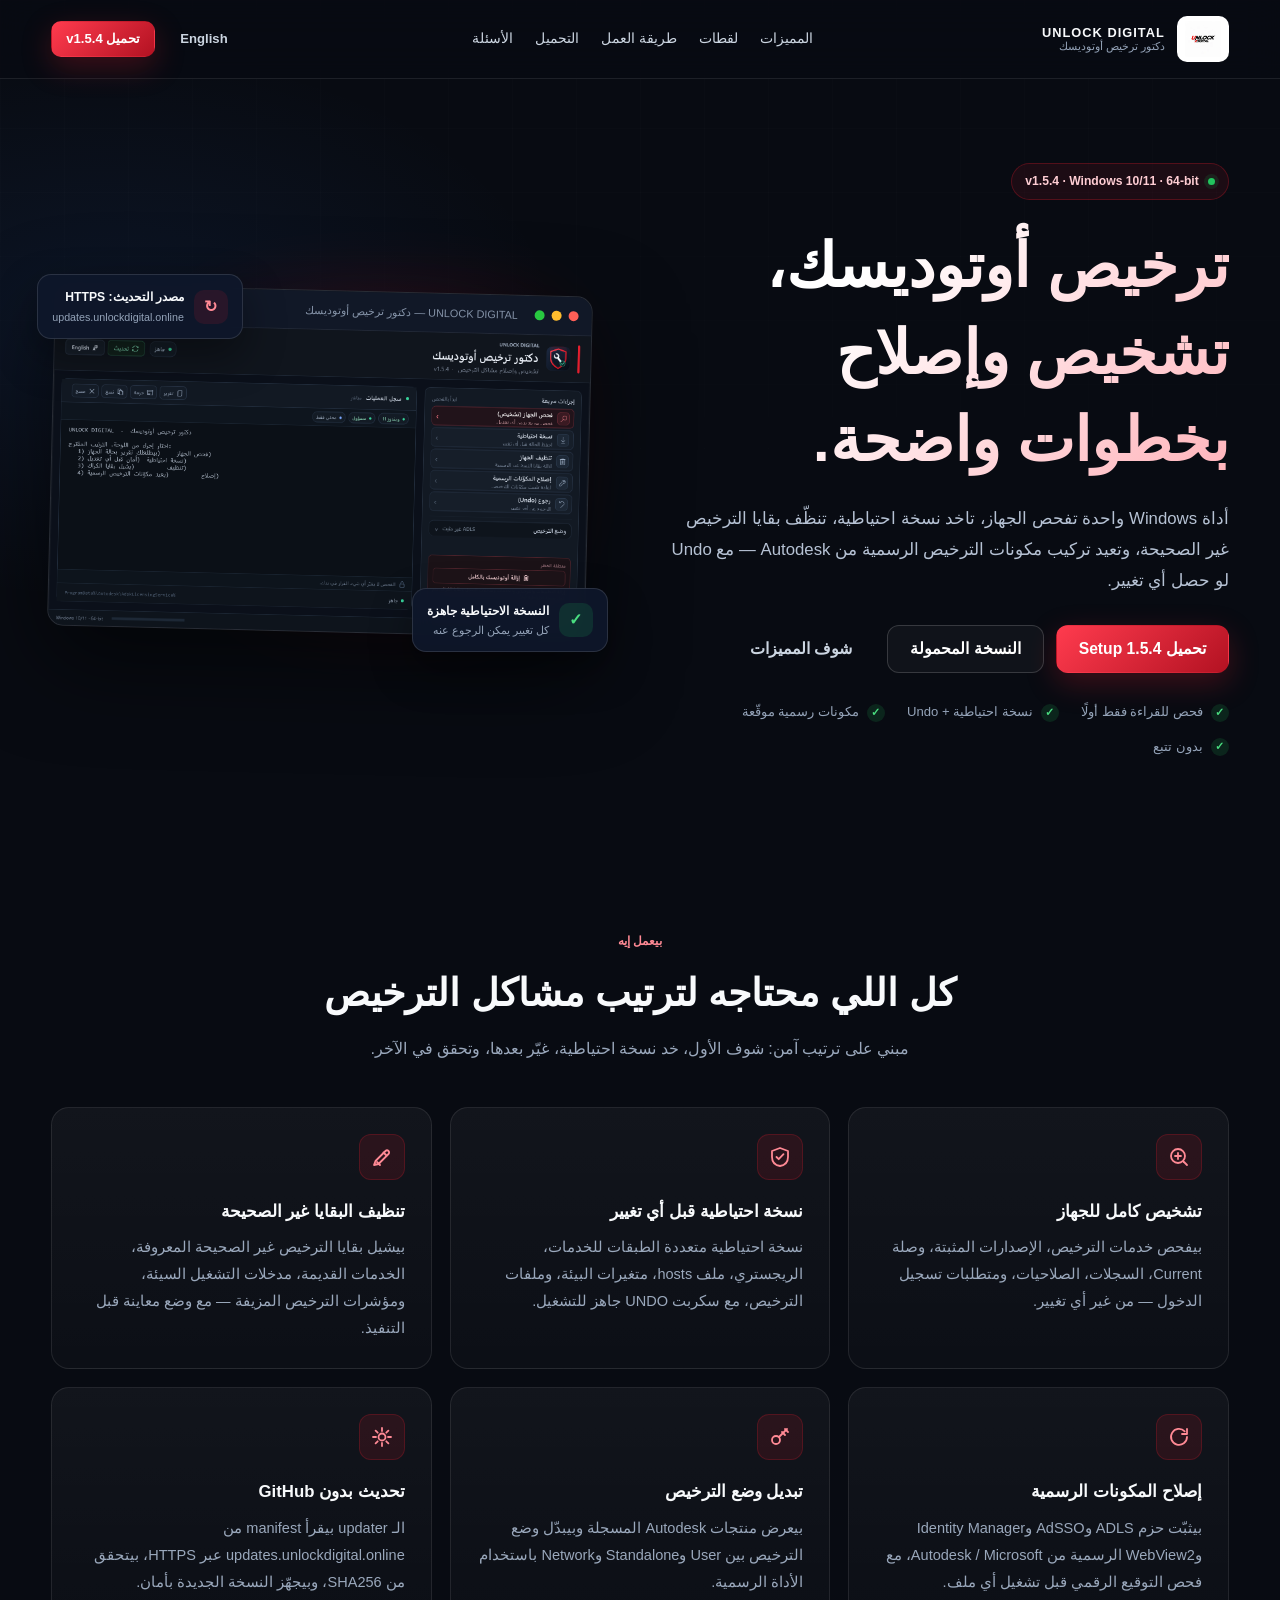
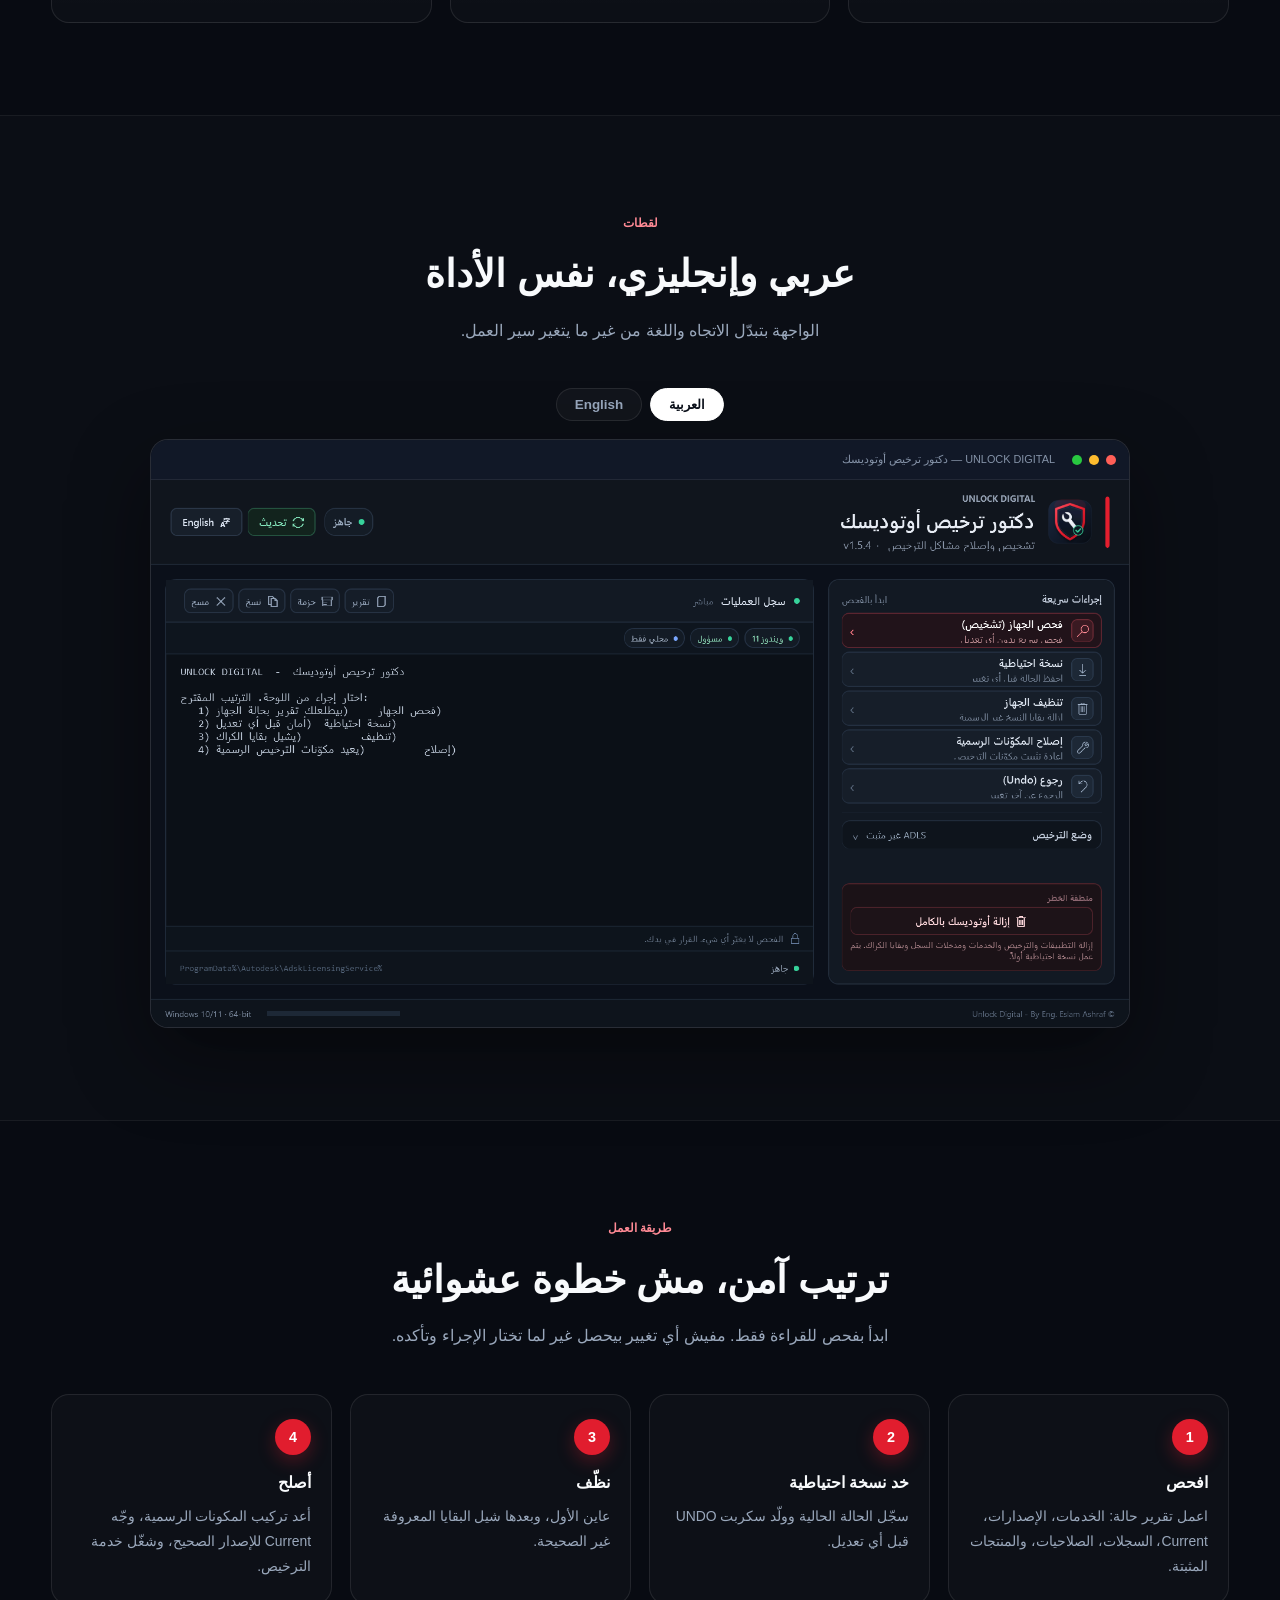
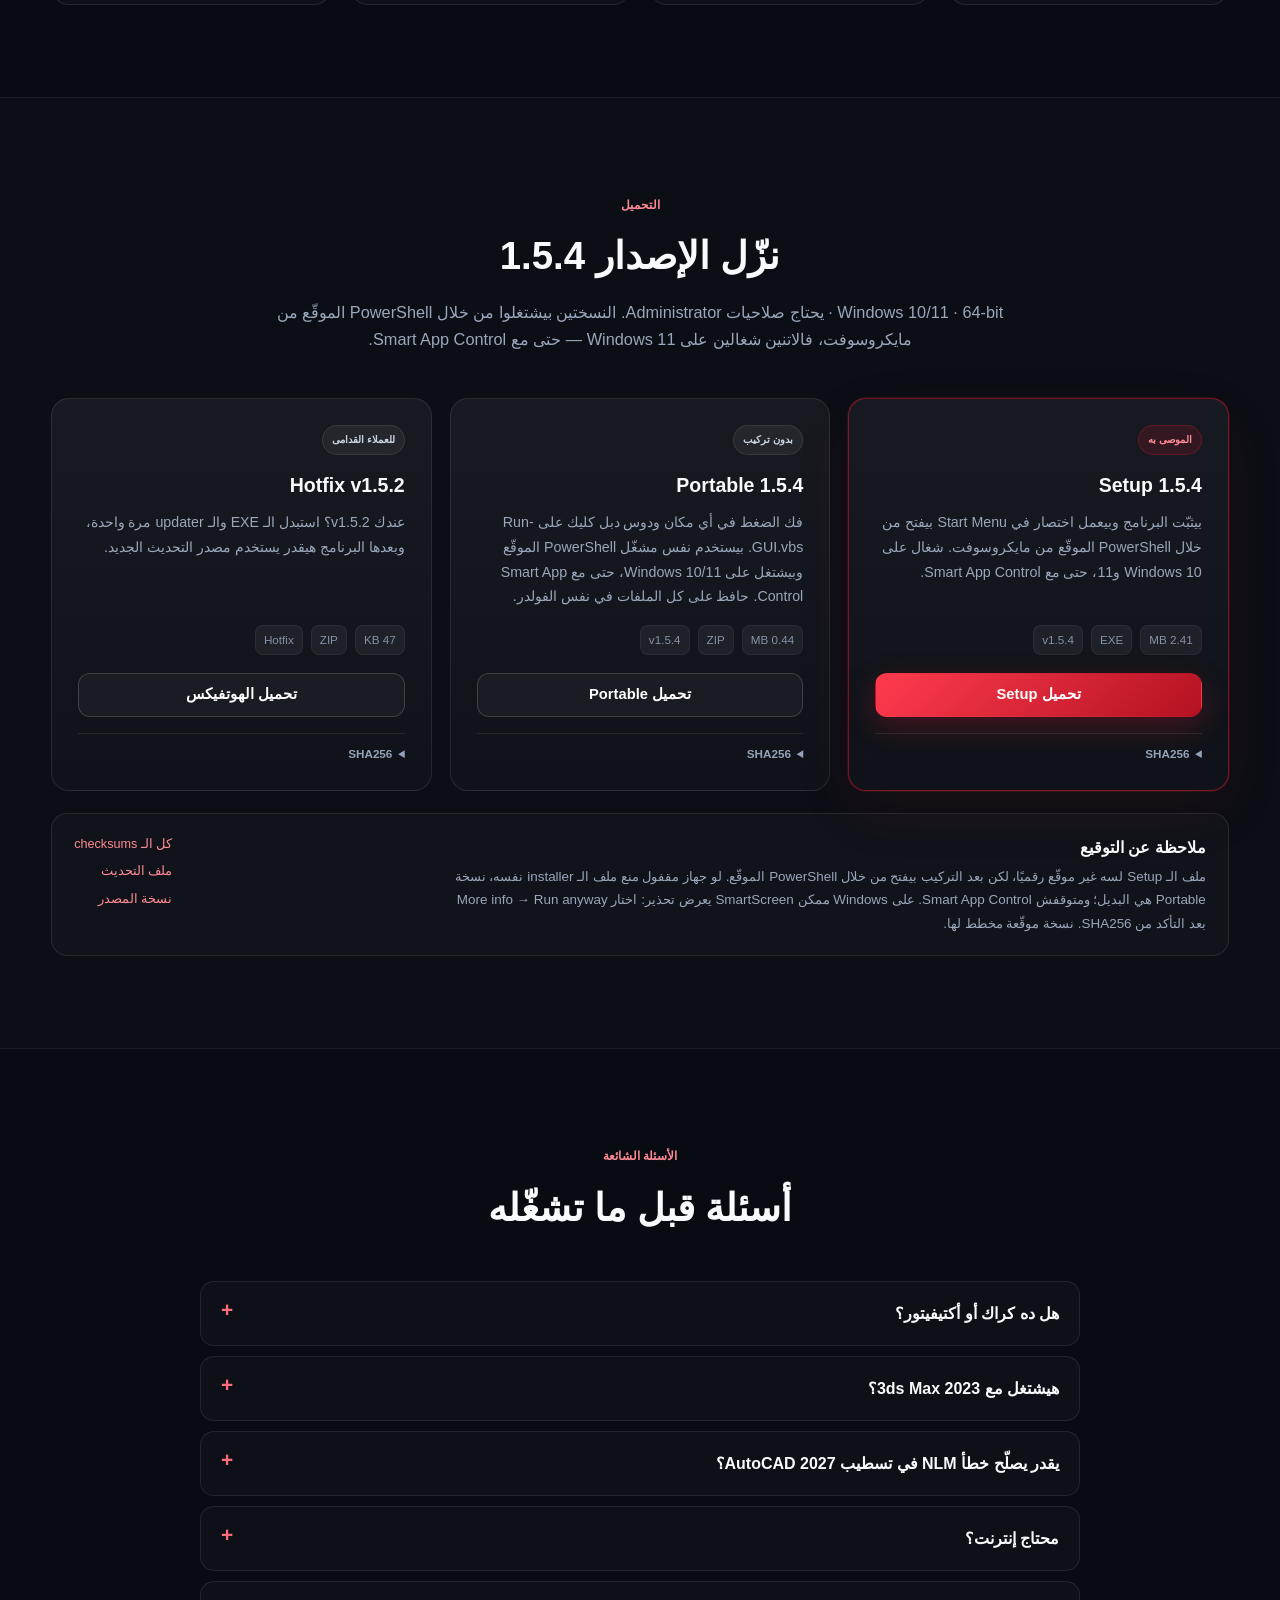
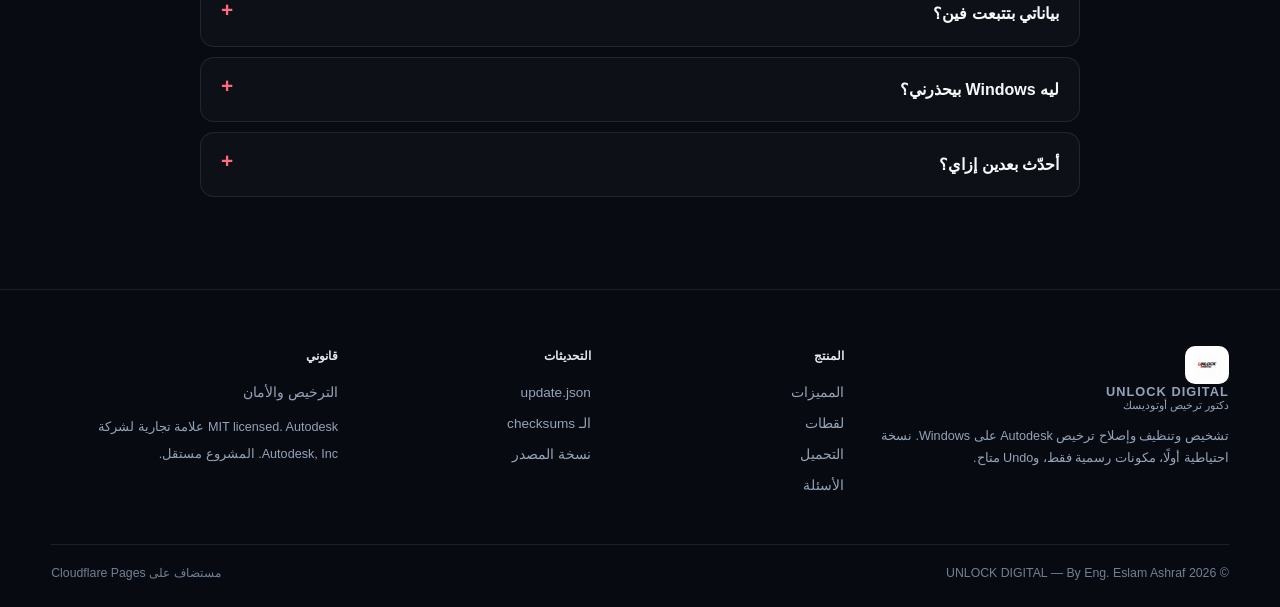
==== commit c80bdf8a: "Website: fix Arabic text encoding and refresh app.js cache key" ====
--- a/website/ar/index.html
+++ b/website/ar/index.html
@@ -514,7 +514,7 @@
     }
   ]
 }</script>
-  <script src="../assets/app.js?v=20261021"></script>
+  <script src="../assets/app.js?v=20261021b"></script>
 
 
 </body></html>
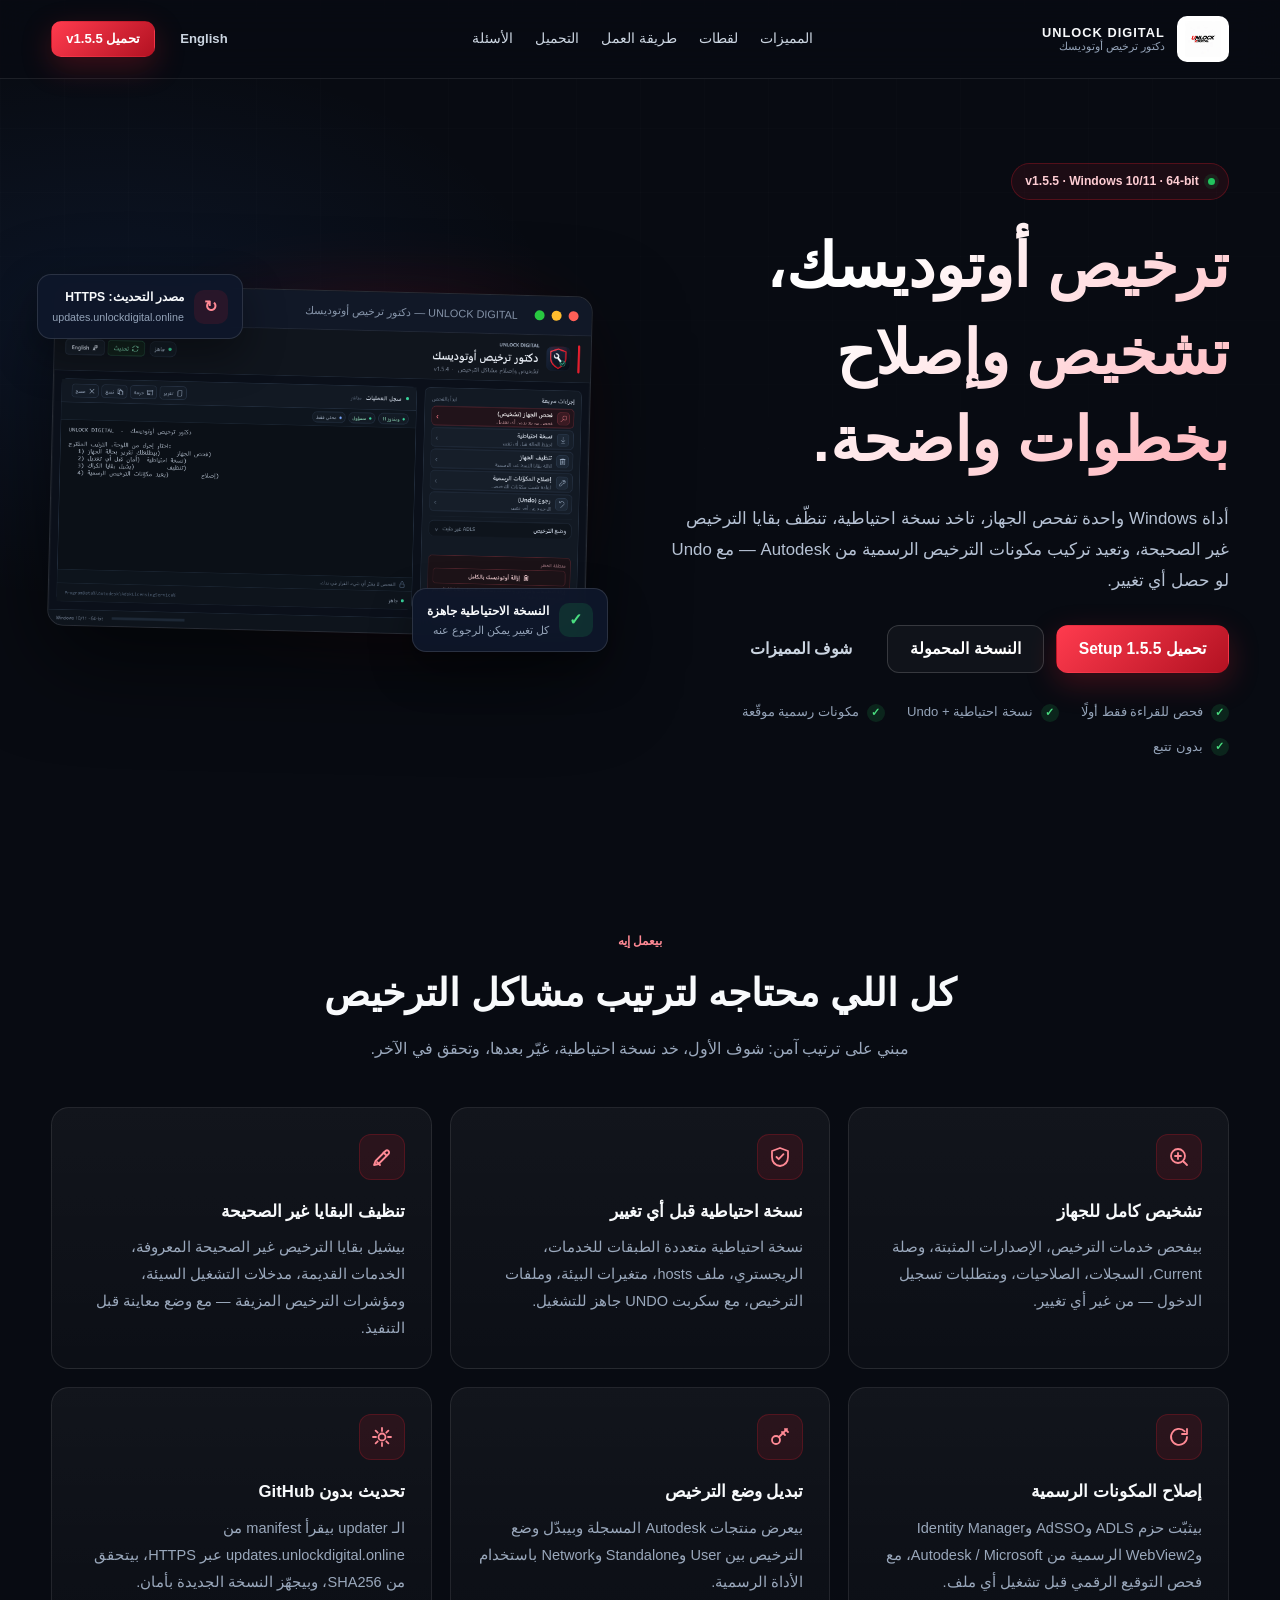
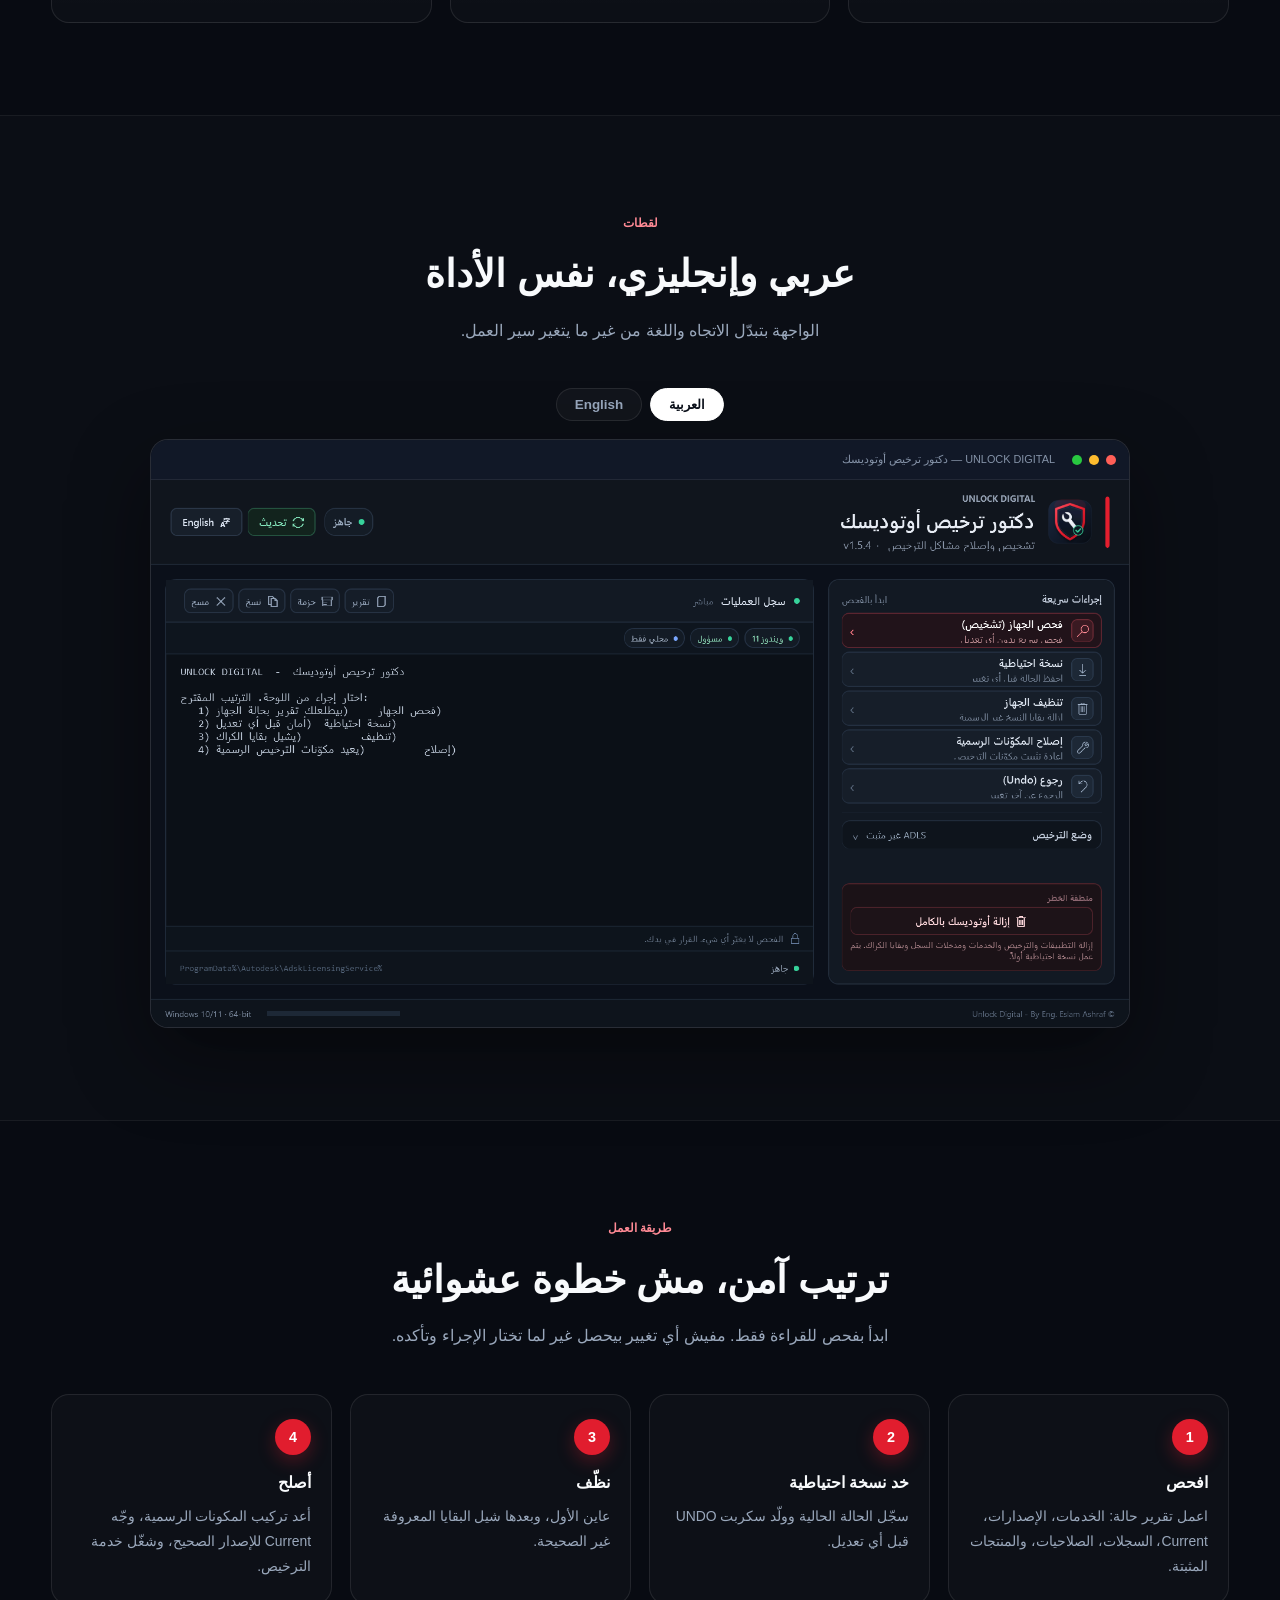
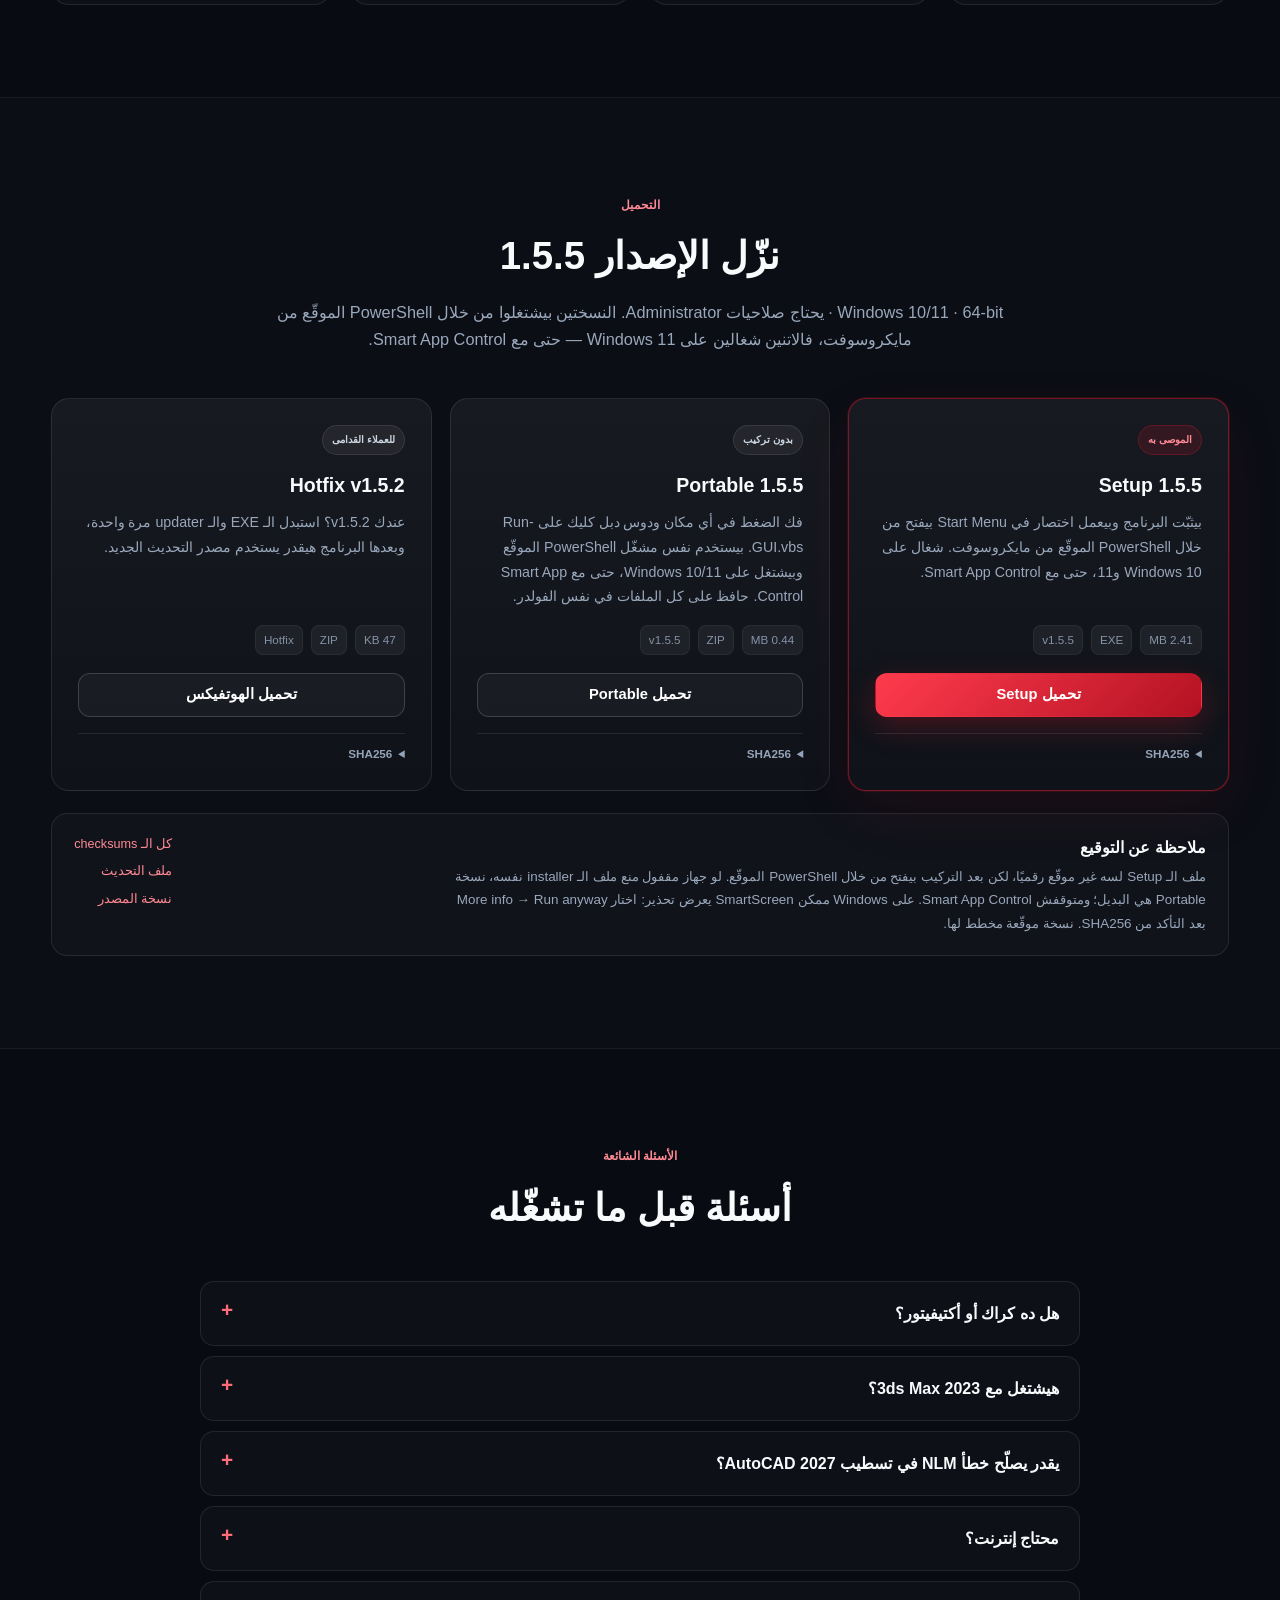
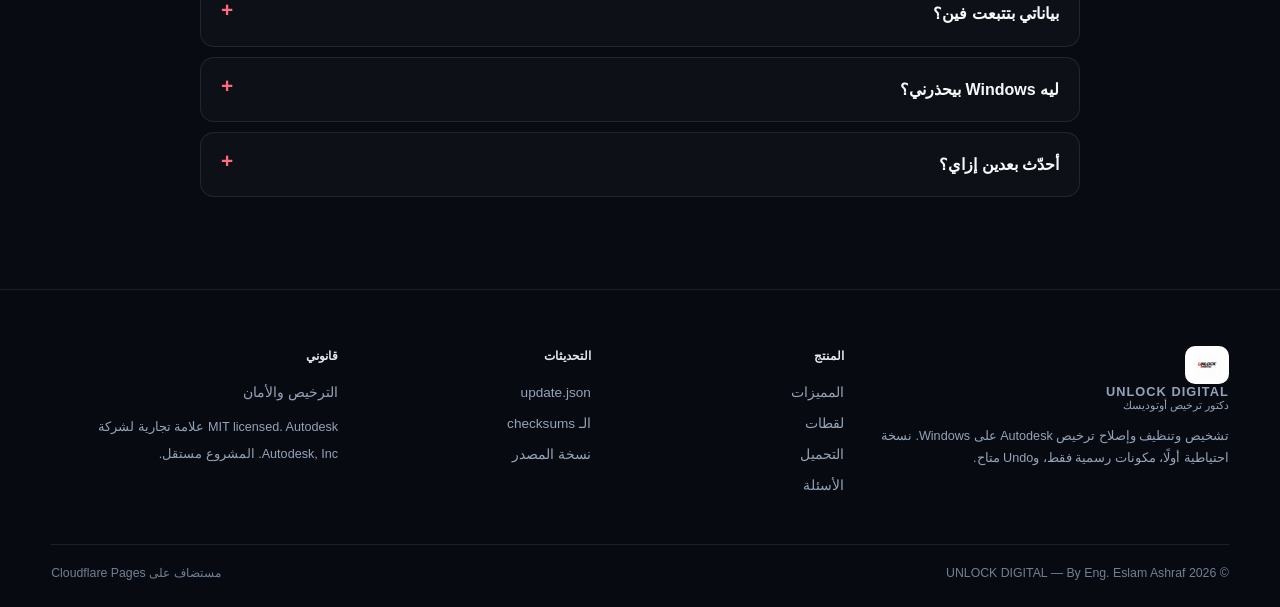
==== commit 9153bb59: "Release 1.5.5: fix the license-mode product picker display" ====
--- a/website/ar/index.html
+++ b/website/ar/index.html
@@ -65,7 +65,7 @@
       </nav>
       <div class="header-actions">
         <a id="langToggle" class="btn btn-ghost btn-sm" href="/" hreflang="en">English</a>
-        <a class="btn btn-primary btn-sm" href="#download" data-en="Download v1.5.4" data-ar="تحميل v1.5.4">تحميل v1.5.4</a>
+        <a class="btn btn-primary btn-sm" href="#download" data-en="Download v1.5.5" data-ar="تحميل v1.5.5">تحميل v1.5.5</a>
       </div>
     </div>
   </header>
@@ -74,14 +74,14 @@
     <section class="hero" id="top">
       <div class="container hero-grid">
         <div class="hero-copy">
-          <span class="pill"><span class="pulse"></span> v1.5.4 · Windows 10/11 · 64-bit</span>
+          <span class="pill"><span class="pulse"></span> v1.5.5 · Windows 10/11 · 64-bit</span>
           <h1 data-en="Autodesk licensing, diagnosed and repaired." data-ar="ترخيص أوتوديسك، تشخيص وإصلاح بخطوات واضحة.">ترخيص أوتوديسك، تشخيص وإصلاح بخطوات واضحة.</h1>
           <p class="lead" data-en="One Windows tool that scans the machine, creates a backup, removes broken licensing leftovers and reinstalls the official Autodesk components — with an Undo path if anything changes." data-ar="أداة Windows واحدة تفحص الجهاز، تاخد نسخة احتياطية، تنظّف بقايا الترخيص غير الصحيحة، وتعيد تركيب مكونات الترخيص الرسمية من Autodesk — مع Undo لو حصل أي تغيير.">أداة Windows واحدة تفحص الجهاز، تاخد نسخة احتياطية، تنظّف بقايا الترخيص غير الصحيحة، وتعيد تركيب مكونات الترخيص الرسمية من Autodesk — مع Undo لو حصل أي تغيير.</p>
           <div class="hero-actions">
-            <a class="btn btn-primary btn-lg" href="../downloads/UNLOCK-DIGITAL-AdskDoctor-Setup-1.5.4-20261021.exe" download="">
-              <span data-en="Download Setup 1.5.4" data-ar="تحميل Setup 1.5.4">تحميل Setup 1.5.4</span>
+            <a class="btn btn-primary btn-lg" href="../downloads/UNLOCK-DIGITAL-AdskDoctor-Setup-1.5.5-20261026.exe" download="">
+              <span data-en="Download Setup 1.5.5" data-ar="تحميل Setup 1.5.5">تحميل Setup 1.5.5</span>
             </a>
-            <a class="btn btn-outline btn-lg" href="../downloads/AdskDoctor-v1.5.4-Portable-20261021.zip" download="">
+            <a class="btn btn-outline btn-lg" href="../downloads/AdskDoctor-v1.5.5-Portable-20261026.zip" download="">
               <span data-en="Portable version" data-ar="النسخة المحمولة">النسخة المحمولة</span>
             </a>
             <a class="btn btn-ghost btn-lg" href="#features" data-en="See features" data-ar="شوف المميزات">شوف المميزات</a>
@@ -239,36 +239,36 @@
       <div class="container">
         <div class="section-head">
           <span class="eyebrow" data-en="DOWNLOAD" data-ar="التحميل">التحميل</span>
-          <h2 data-en="Get version 1.5.4" data-ar="نزّل الإصدار 1.5.4">نزّل الإصدار 1.5.4</h2>
+          <h2 data-en="Get version 1.5.5" data-ar="نزّل الإصدار 1.5.5">نزّل الإصدار 1.5.5</h2>
           <p data-en="Windows 10/11 · 64-bit · Administrator rights required. Both editions launch through the Microsoft-signed PowerShell host, so either works on Windows 11 — including with Smart App Control." data-ar="Windows 10/11 · 64-bit · يحتاج صلاحيات Administrator. النسختين بيشتغلوا من خلال PowerShell الموقّع من مايكروسوفت، فالاتنين شغالين على Windows 11 — حتى مع Smart App Control.">Windows 10/11 · 64-bit · يحتاج صلاحيات Administrator. النسختين بيشتغلوا من خلال PowerShell الموقّع من مايكروسوفت، فالاتنين شغالين على Windows 11 — حتى مع Smart App Control.</p>
         </div>
 
         <div class="download-grid">
           <article class="download-card featured">
             <span class="tag" data-en="RECOMMENDED" data-ar="الموصى به">الموصى به</span>
-            <h3 data-en="Setup 1.5.4" data-ar="Setup 1.5.4">Setup 1.5.4</h3>
+            <h3 data-en="Setup 1.5.5" data-ar="Setup 1.5.5">Setup 1.5.5</h3>
             <p class="muted" data-en="Installs the app and creates a Start Menu shortcut that launches through the Microsoft-signed PowerShell host. Works on Windows 10 and 11, including Smart App Control." data-ar="بيثبّت البرنامج وبيعمل اختصار في Start Menu بيفتح من خلال PowerShell الموقّع من مايكروسوفت. شغال على Windows 10 و11، حتى مع Smart App Control.">بيثبّت البرنامج وبيعمل اختصار في Start Menu بيفتح من خلال PowerShell الموقّع من مايكروسوفت. شغال على Windows 10 و11، حتى مع Smart App Control.</p>
-            <div class="meta"><span>2.41 MB</span><span>EXE</span><span>v1.5.4</span></div>
-            <a class="btn btn-primary btn-block" href="../downloads/UNLOCK-DIGITAL-AdskDoctor-Setup-1.5.4-20261021.exe" download="">
+            <div class="meta"><span>2.41 MB</span><span>EXE</span><span>v1.5.5</span></div>
+            <a class="btn btn-primary btn-block" href="../downloads/UNLOCK-DIGITAL-AdskDoctor-Setup-1.5.5-20261026.exe" download="">
               <span data-en="Download Setup" data-ar="تحميل Setup">تحميل Setup</span>
             </a>
             <details class="hash">
               <summary data-en="SHA256" data-ar="SHA256">SHA256</summary>
-              <code title="Click to copy" style="cursor: copy;">5B56631D99D2C7ECF8557576866768D7ED9315C571E910F5B2004CA9EEF0EF73</code>
+              <code title="Click to copy" style="cursor: copy;">29B65D6D63A9175D5E2BAE72E86C8639D7B4D0D4FF5DCB77936199AFD0A9B2FF</code>
             </details>
           </article>
 
           <article class="download-card">
             <span class="tag tag-soft" data-en="NO INSTALL" data-ar="بدون تركيب">بدون تركيب</span>
-            <h3 data-en="Portable 1.5.4" data-ar="Portable 1.5.4">Portable 1.5.4</h3>
+            <h3 data-en="Portable 1.5.5" data-ar="Portable 1.5.5">Portable 1.5.5</h3>
             <p class="muted" data-en="Unzip anywhere and double-click Run-GUI.vbs. It uses the same signed PowerShell launcher and works on Windows 10/11, including Smart App Control. Keep every file in the folder together." data-ar="فك الضغط في أي مكان ودوس دبل كليك على Run-GUI.vbs. بيستخدم نفس مشغّل PowerShell الموقّع وبيشتغل على Windows 10/11، حتى مع Smart App Control. حافظ على كل الملفات في نفس الفولدر.">فك الضغط في أي مكان ودوس دبل كليك على Run-GUI.vbs. بيستخدم نفس مشغّل PowerShell الموقّع وبيشتغل على Windows 10/11، حتى مع Smart App Control. حافظ على كل الملفات في نفس الفولدر.</p>
-            <div class="meta"><span>0.44 MB</span><span>ZIP</span><span>v1.5.4</span></div>
-            <a class="btn btn-outline btn-block" href="../downloads/AdskDoctor-v1.5.4-Portable-20261021.zip" download="">
+            <div class="meta"><span>0.44 MB</span><span>ZIP</span><span>v1.5.5</span></div>
+            <a class="btn btn-outline btn-block" href="../downloads/AdskDoctor-v1.5.5-Portable-20261026.zip" download="">
               <span data-en="Download Portable" data-ar="تحميل Portable">تحميل Portable</span>
             </a>
             <details class="hash">
               <summary data-en="SHA256" data-ar="SHA256">SHA256</summary>
-              <code title="Click to copy" style="cursor: copy;">475544A970DBB3CC438E06B97B2D96C6F084EEDE032BB8553940F2D9BDF21768</code>
+              <code title="Click to copy" style="cursor: copy;">EB45A0C16E496A9DC3D15B99B7AE0651B1F9B7AD292829007B4A8099C49A7A20</code>
             </details>
           </article>
 
@@ -295,7 +295,7 @@
           <div class="note-links">
             <a href="../downloads/SHA256SUMS.txt" download="" data-en="All checksums" data-ar="كل الـ checksums">كل الـ checksums</a>
             <a href="https://updates.unlockdigital.online/update.json" target="_blank" rel="noopener" data-en="Update manifest" data-ar="ملف التحديث">ملف التحديث</a>
-            <a href="../downloads/AdskDoctor-v1.5.4-Project.zip" download="" data-en="Source archive" data-ar="نسخة المصدر">نسخة المصدر</a>
+            <a href="../downloads/AdskDoctor-v1.5.5-Project.zip" download="" data-en="Source archive" data-ar="نسخة المصدر">نسخة المصدر</a>
           </div>
         </div>
       </div>
@@ -361,7 +361,7 @@
         <h3 data-en="Updates" data-ar="التحديثات">التحديثات</h3>
         <a href="https://updates.unlockdigital.online/update.json" target="_blank" rel="noopener">update.json</a>
         <a href="../downloads/SHA256SUMS.txt" download="" data-en="Checksums" data-ar="الـ checksums">الـ checksums</a>
-        <a href="../downloads/AdskDoctor-v1.5.4-Project.zip" download="" data-en="Source archive" data-ar="نسخة المصدر">نسخة المصدر</a>
+        <a href="../downloads/AdskDoctor-v1.5.5-Project.zip" download="" data-en="Source archive" data-ar="نسخة المصدر">نسخة المصدر</a>
       </div>
       <div>
         <h3 data-en="Legal" data-ar="قانوني">قانوني</h3>
@@ -433,10 +433,10 @@
       "applicationCategory": "UtilitiesApplication",
       "applicationSubCategory": "System utilities",
       "operatingSystem": "Windows 10, Windows 11",
-      "softwareVersion": "1.5.4",
+      "softwareVersion": "1.5.5",
       "fileSize": "2.41 MB",
-      "downloadUrl": "https://adskdoctor.unlockdigital.online/downloads/UNLOCK-DIGITAL-AdskDoctor-Setup-1.5.4-20261021.exe",
-      "installUrl": "https://adskdoctor.unlockdigital.online/downloads/UNLOCK-DIGITAL-AdskDoctor-Setup-1.5.4-20261021.exe",
+      "downloadUrl": "https://adskdoctor.unlockdigital.online/downloads/UNLOCK-DIGITAL-AdskDoctor-Setup-1.5.5-20261026.exe",
+      "installUrl": "https://adskdoctor.unlockdigital.online/downloads/UNLOCK-DIGITAL-AdskDoctor-Setup-1.5.5-20261026.exe",
       "softwareHelp": "https://adskdoctor.unlockdigital.online/ar/#faq",
       "screenshot": "https://adskdoctor.unlockdigital.online/assets/screenshot-ar-20261021.png",
       "license": "https://opensource.org/license/mit",
@@ -455,7 +455,7 @@
         "en"
       ],
       "datePublished": "2026-10-19",
-      "dateModified": "2026-10-19"
+      "dateModified": "2026-10-26"
     },
     {
       "@type": "FAQPage",
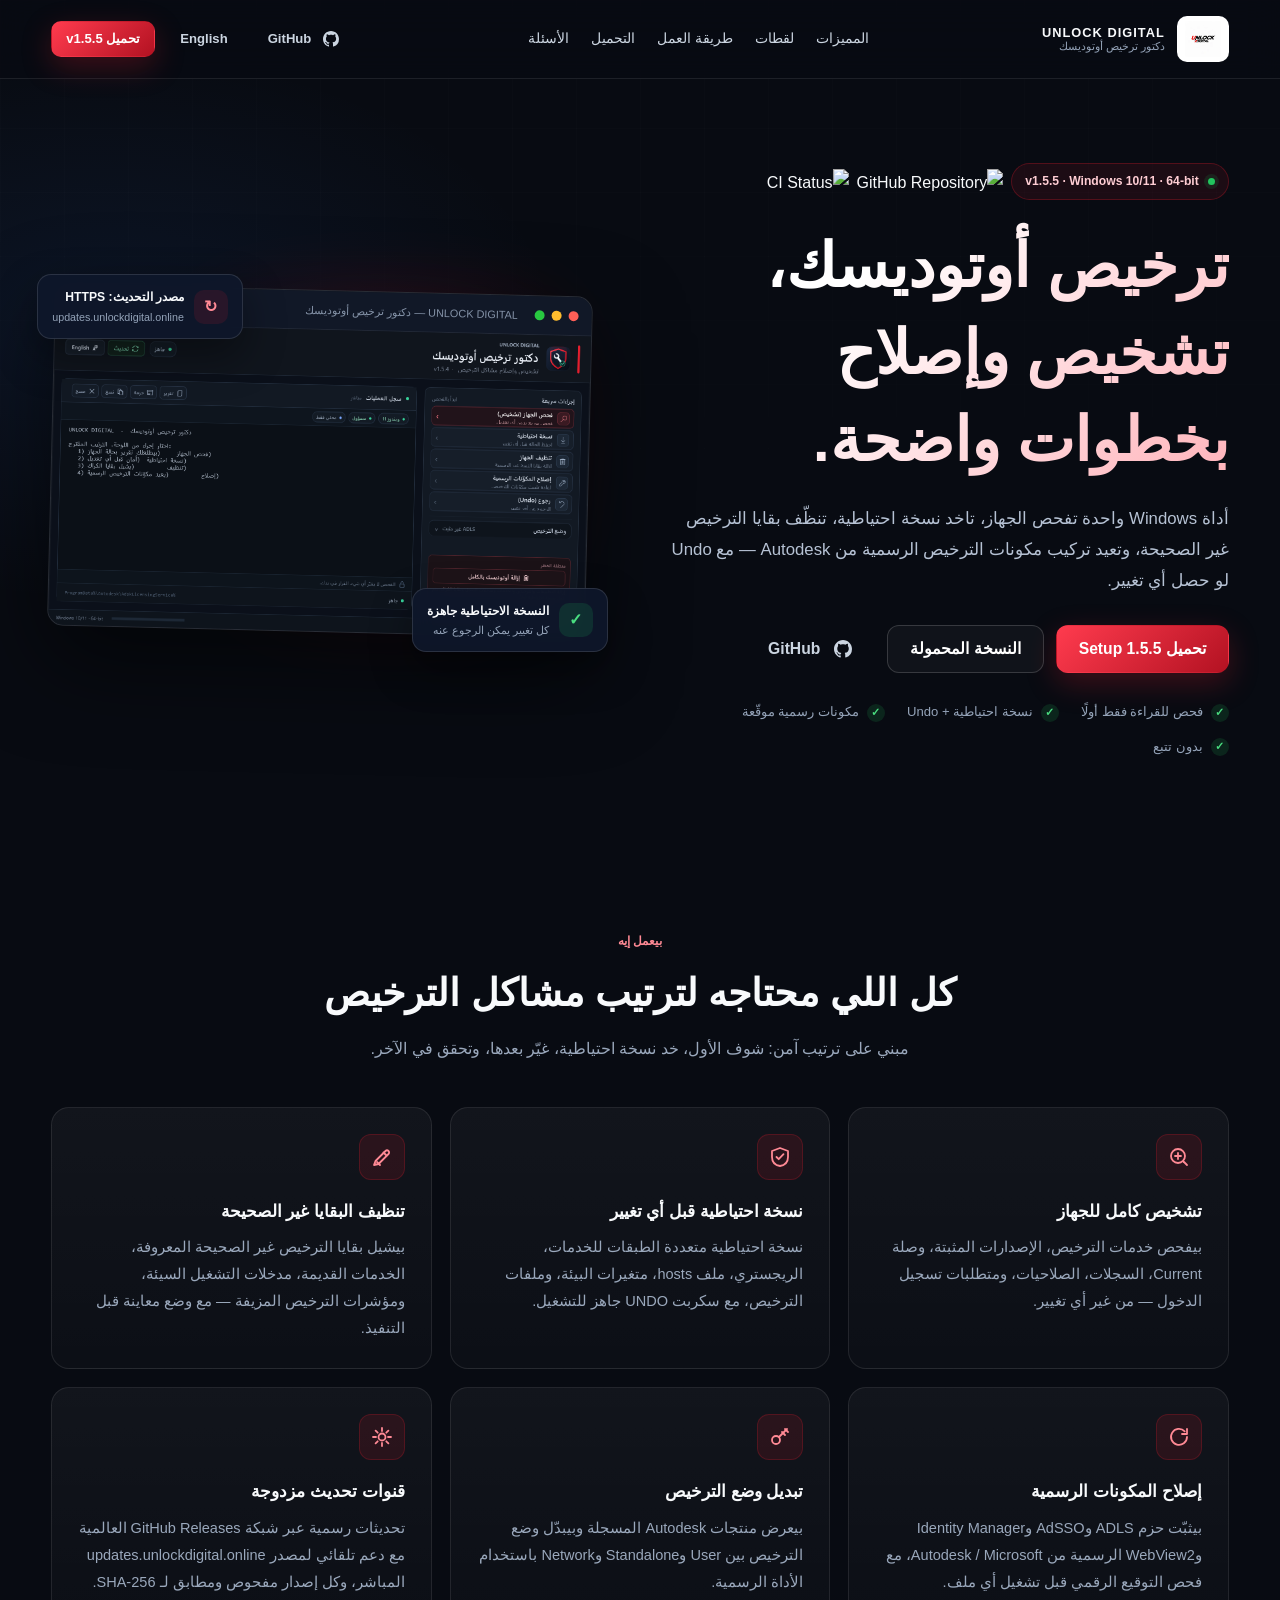
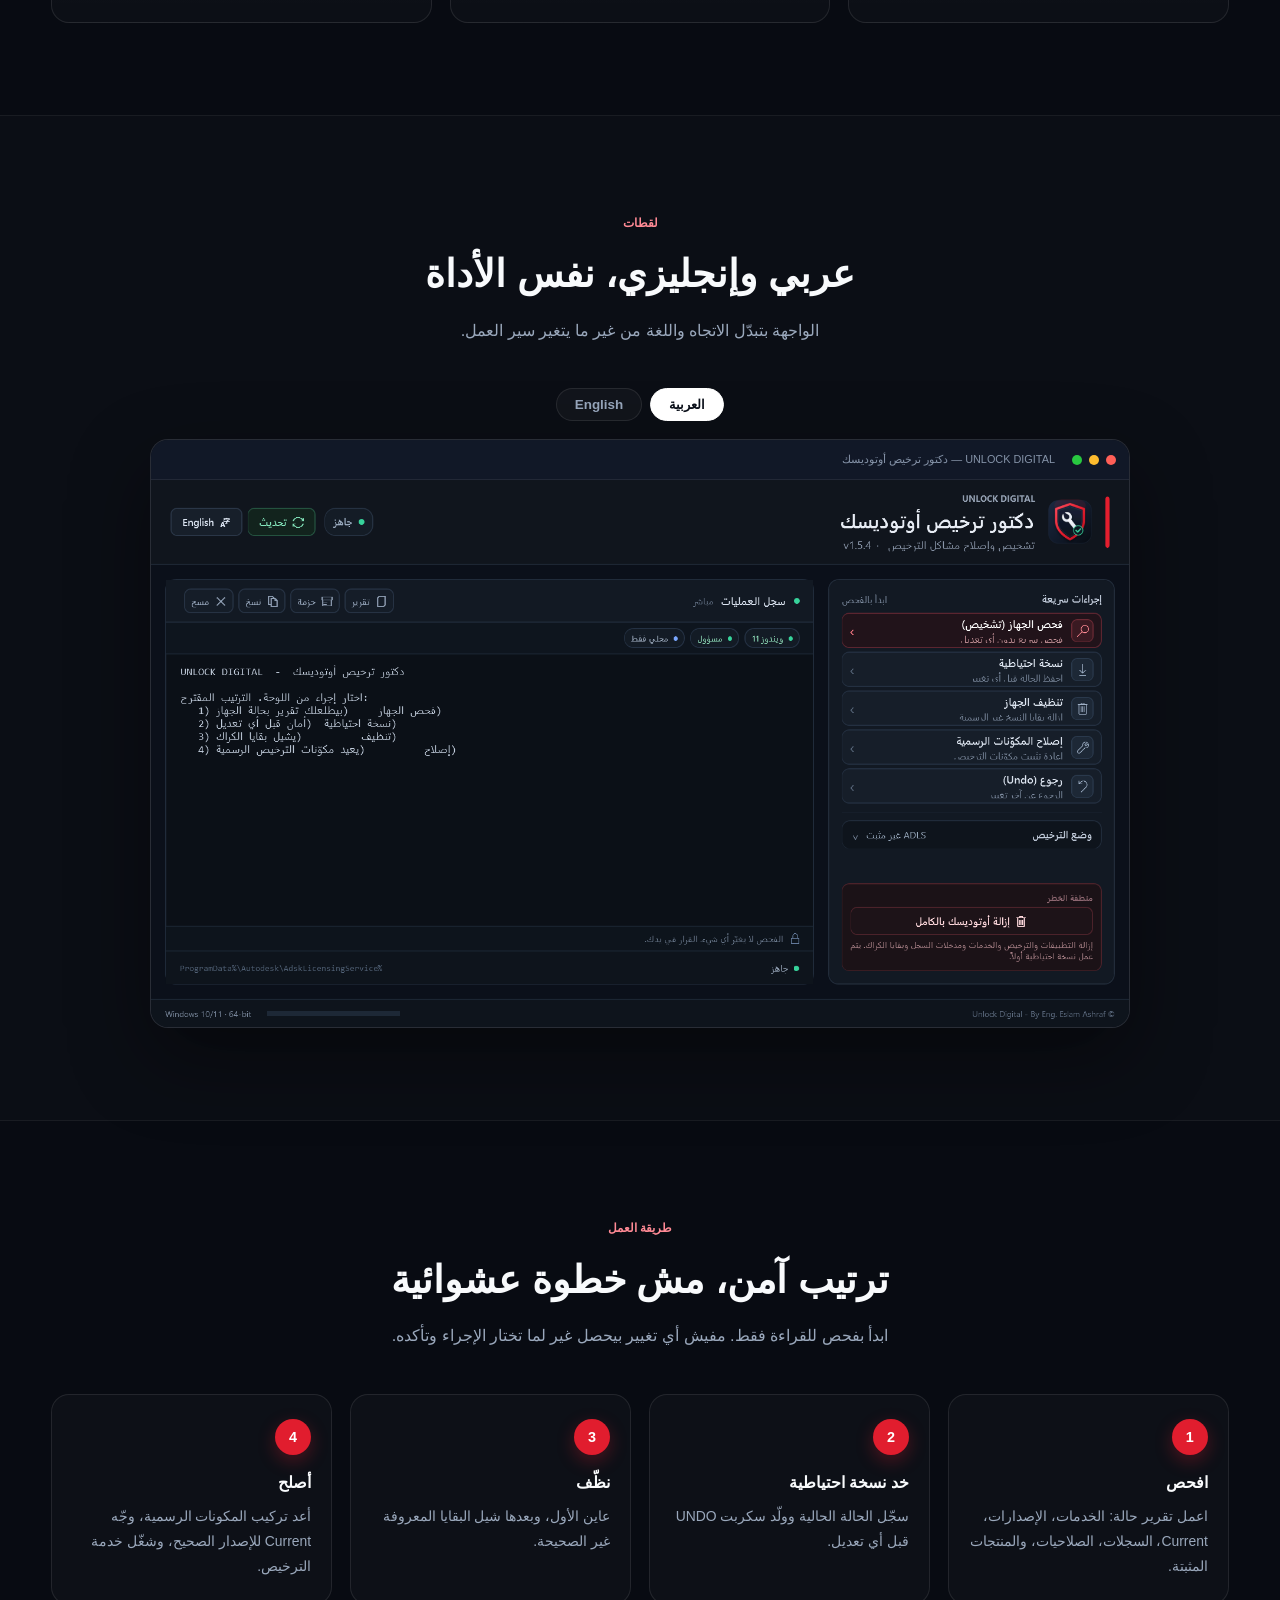
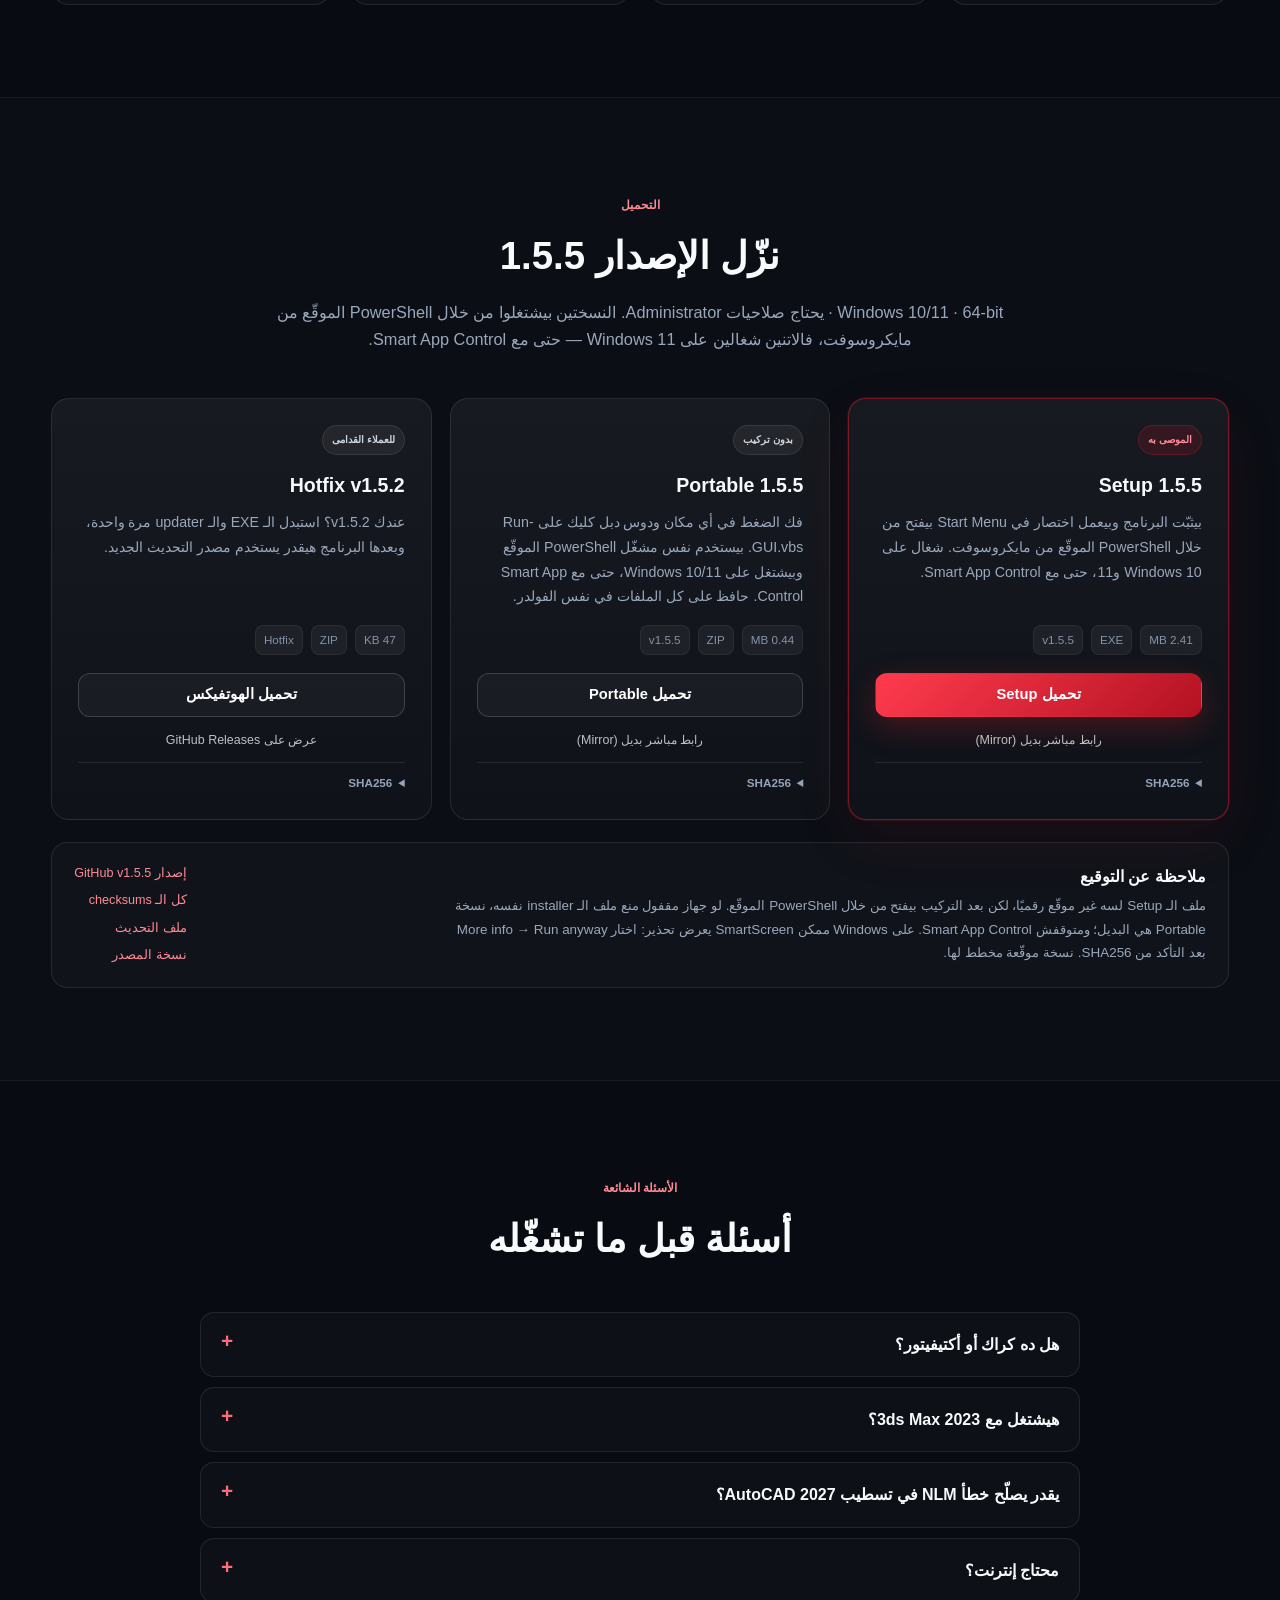
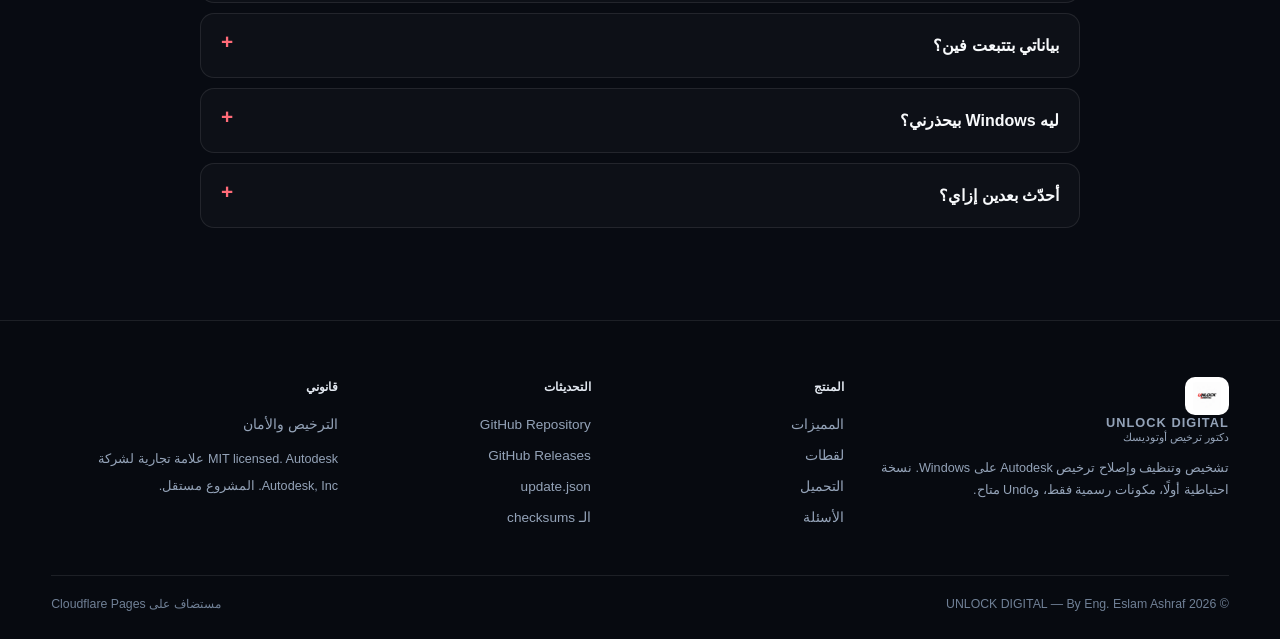
==== commit ab7dd9c4: "Integrate GitHub Releases CDN downloads and live badges on website" ====
--- a/website/ar/index.html
+++ b/website/ar/index.html
@@ -64,6 +64,10 @@
         <a href="#faq" data-en="FAQ" data-ar="الأسئلة">الأسئلة</a>
       </nav>
       <div class="header-actions">
+        <a class="btn btn-ghost btn-sm" href="https://github.com/Es1amAshraf/autodesk-licensing-doctor" target="_blank" rel="noopener" aria-label="GitHub Repository" title="GitHub">
+          <svg width="16" height="16" viewBox="0 0 24 24" fill="currentColor" aria-hidden="true" style="vertical-align: -2px; margin-left: 4px;"><path d="M12 0C5.37 0 0 5.37 0 12c0 5.31 3.435 9.795 8.205 11.385.6.105.825-.255.825-.57 0-.285-.015-1.23-.015-2.235-3.015.555-3.795-.735-4.035-1.41-.135-.345-.72-1.41-1.23-1.695-.42-.225-1.02-.78-.015-.795.945-.015 1.62.87 1.845 1.23 1.08 1.815 2.805 1.305 3.495.99.105-.78.42-1.305.765-1.605-2.67-.3-5.46-1.335-5.46-5.925 0-1.305.465-2.385 1.23-3.225-.12-.3-.54-1.53.12-3.18 0 0 1.005-.315 3.3 1.23.96-.27 1.98-.405 3-.405s2.04.135 3 .405c2.295-1.56 3.3-1.23 3.3-1.23.66 1.65.24 2.88.12 3.18.765.84 1.23 1.905 1.23 3.225 0 4.605-2.805 5.625-5.475 5.925.435.375.81 1.095.81 2.22 0 1.605-.015 2.895-.015 3.3 0 .315.225.69.825.57A12.02 12.02 0 0024 12c0-6.63-5.37-12-12-12z"/></svg>
+          <span>GitHub</span>
+        </a>
         <a id="langToggle" class="btn btn-ghost btn-sm" href="/" hreflang="en">English</a>
         <a class="btn btn-primary btn-sm" href="#download" data-en="Download v1.5.5" data-ar="تحميل v1.5.5">تحميل v1.5.5</a>
       </div>
@@ -74,17 +78,28 @@
     <section class="hero" id="top">
       <div class="container hero-grid">
         <div class="hero-copy">
-          <span class="pill"><span class="pulse"></span> v1.5.5 · Windows 10/11 · 64-bit</span>
+          <div class="hero-badges" style="display: flex; gap: 8px; flex-wrap: wrap; margin-bottom: 12px; align-items: center;">
+            <span class="pill"><span class="pulse"></span> v1.5.5 · Windows 10/11 · 64-bit</span>
+            <a href="https://github.com/Es1amAshraf/autodesk-licensing-doctor" target="_blank" rel="noopener" style="display: inline-flex; text-decoration: none;">
+              <img src="https://img.shields.io/badge/GitHub-Open%20Source-24292e?logo=github&logoColor=white" alt="GitHub Repository" height="24">
+            </a>
+            <a href="https://github.com/Es1amAshraf/autodesk-licensing-doctor/actions/workflows/ci.yml" target="_blank" rel="noopener" style="display: inline-flex; text-decoration: none;">
+              <img src="https://img.shields.io/github/actions/workflow/status/Es1amAshraf/autodesk-licensing-doctor/ci.yml?branch=main&label=CI&color=10b981" alt="CI Status" height="24">
+            </a>
+          </div>
           <h1 data-en="Autodesk licensing, diagnosed and repaired." data-ar="ترخيص أوتوديسك، تشخيص وإصلاح بخطوات واضحة.">ترخيص أوتوديسك، تشخيص وإصلاح بخطوات واضحة.</h1>
           <p class="lead" data-en="One Windows tool that scans the machine, creates a backup, removes broken licensing leftovers and reinstalls the official Autodesk components — with an Undo path if anything changes." data-ar="أداة Windows واحدة تفحص الجهاز، تاخد نسخة احتياطية، تنظّف بقايا الترخيص غير الصحيحة، وتعيد تركيب مكونات الترخيص الرسمية من Autodesk — مع Undo لو حصل أي تغيير.">أداة Windows واحدة تفحص الجهاز، تاخد نسخة احتياطية، تنظّف بقايا الترخيص غير الصحيحة، وتعيد تركيب مكونات الترخيص الرسمية من Autodesk — مع Undo لو حصل أي تغيير.</p>
           <div class="hero-actions">
-            <a class="btn btn-primary btn-lg" href="../downloads/UNLOCK-DIGITAL-AdskDoctor-Setup-1.5.5-20261026.exe" download="">
+            <a class="btn btn-primary btn-lg" href="https://github.com/Es1amAshraf/autodesk-licensing-doctor/releases/download/v1.5.5/UNLOCK-DIGITAL-AdskDoctor-Setup-1.5.5.exe">
               <span data-en="Download Setup 1.5.5" data-ar="تحميل Setup 1.5.5">تحميل Setup 1.5.5</span>
             </a>
-            <a class="btn btn-outline btn-lg" href="../downloads/AdskDoctor-v1.5.5-Portable-20261026.zip" download="">
+            <a class="btn btn-outline btn-lg" href="https://github.com/Es1amAshraf/autodesk-licensing-doctor/releases/download/v1.5.5/AdskDoctor-v1.5.5-Portable.zip">
               <span data-en="Portable version" data-ar="النسخة المحمولة">النسخة المحمولة</span>
             </a>
-            <a class="btn btn-ghost btn-lg" href="#features" data-en="See features" data-ar="شوف المميزات">شوف المميزات</a>
+            <a class="btn btn-ghost btn-lg" href="https://github.com/Es1amAshraf/autodesk-licensing-doctor" target="_blank" rel="noopener">
+              <svg width="18" height="18" viewBox="0 0 24 24" fill="currentColor" style="vertical-align: -3px; margin-left: 6px;"><path d="M12 0C5.37 0 0 5.37 0 12c0 5.31 3.435 9.795 8.205 11.385.6.105.825-.255.825-.57 0-.285-.015-1.23-.015-2.235-3.015.555-3.795-.735-4.035-1.41-.135-.345-.72-1.41-1.23-1.695-.42-.225-1.02-.78-.015-.795.945-.015 1.62.87 1.845 1.23 1.08 1.815 2.805 1.305 3.495.99.105-.78.42-1.305.765-1.605-2.67-.3-5.46-1.335-5.46-5.925 0-1.305.465-2.385 1.23-3.225-.12-.3-.54-1.53.12-3.18 0 0 1.005-.315 3.3 1.23.96-.27 1.98-.405 3-.405s2.04.135 3 .405c2.295-1.56 3.3-1.23 3.3-1.23.66 1.65.24 2.88.12 3.18.765.84 1.23 1.905 1.23 3.225 0 4.605-2.805 5.625-5.475 5.925.435.375.81 1.095.81 2.22 0 1.605-.015 2.895-.015 3.3 0 .315.225.69.825.57A12.02 12.02 0 0024 12c0-6.63-5.37-12-12-12z"/></svg>
+              <span>GitHub</span>
+            </a>
           </div>
           <ul class="trust-row">
             <li><span class="check">✓</span><span data-en="Read-only scan first" data-ar="فحص للقراءة فقط أولًا">فحص للقراءة فقط أولًا</span></li>
@@ -173,8 +188,8 @@
             <div class="icon">
               <svg aria-hidden="true" focusable="false" viewBox="0 0 24 24" fill="none" stroke="currentColor" stroke-width="1.8" stroke-linecap="round" stroke-linejoin="round"><path d="M12 3v3"></path><path d="M12 18v3"></path><path d="M3 12h3"></path><path d="M18 12h3"></path><path d="m5.6 5.6 2.1 2.1"></path><path d="m16.3 16.3 2.1 2.1"></path><path d="m18.4 5.6-2.1 2.1"></path><path d="m7.7 16.3-2.1 2.1"></path><circle cx="12" cy="12" r="3.5"></circle></svg>
             </div>
-            <h3 data-en="Update without GitHub" data-ar="تحديث بدون GitHub">تحديث بدون GitHub</h3>
-            <p data-en="The updater reads a signed-over-HTTPS manifest from updates.unlockdigital.online, verifies the SHA256 and stages the new build safely." data-ar="الـ updater بيقرأ manifest من updates.unlockdigital.online عبر HTTPS، بيتحقق من SHA256، وبيجهّز النسخة الجديدة بأمان.">الـ updater بيقرأ manifest من updates.unlockdigital.online عبر HTTPS، بيتحقق من SHA256، وبيجهّز النسخة الجديدة بأمان.</p>
+            <h3 data-en="Dual Update Channels" data-ar="قنوات تحديث مزدوجة">قنوات تحديث مزدوجة</h3>
+            <p data-en="Official GitHub Releases global CDN with automatic direct fallback to updates.unlockdigital.online HTTPS manifest. Every release is SHA-256 verified." data-ar="تحديثات رسمية عبر شبكة GitHub Releases العالمية مع دعم تلقائي لمصدر updates.unlockdigital.online المباشر، وكل إصدار مفحوص ومطابق لـ SHA-256.">تحديثات رسمية عبر شبكة GitHub Releases العالمية مع دعم تلقائي لمصدر updates.unlockdigital.online المباشر، وكل إصدار مفحوص ومطابق لـ SHA-256.</p>
           </article>
         </div>
       </div>
@@ -249,10 +264,13 @@
             <h3 data-en="Setup 1.5.5" data-ar="Setup 1.5.5">Setup 1.5.5</h3>
             <p class="muted" data-en="Installs the app and creates a Start Menu shortcut that launches through the Microsoft-signed PowerShell host. Works on Windows 10 and 11, including Smart App Control." data-ar="بيثبّت البرنامج وبيعمل اختصار في Start Menu بيفتح من خلال PowerShell الموقّع من مايكروسوفت. شغال على Windows 10 و11، حتى مع Smart App Control.">بيثبّت البرنامج وبيعمل اختصار في Start Menu بيفتح من خلال PowerShell الموقّع من مايكروسوفت. شغال على Windows 10 و11، حتى مع Smart App Control.</p>
             <div class="meta"><span>2.41 MB</span><span>EXE</span><span>v1.5.5</span></div>
-            <a class="btn btn-primary btn-block" href="../downloads/UNLOCK-DIGITAL-AdskDoctor-Setup-1.5.5-20261026.exe" download="">
+            <a class="btn btn-primary btn-block" href="https://github.com/Es1amAshraf/autodesk-licensing-doctor/releases/download/v1.5.5/UNLOCK-DIGITAL-AdskDoctor-Setup-1.5.5.exe">
               <span data-en="Download Setup" data-ar="تحميل Setup">تحميل Setup</span>
             </a>
-            <details class="hash">
+            <div style="text-align: center; margin-top: 8px;">
+              <a href="../downloads/UNLOCK-DIGITAL-AdskDoctor-Setup-1.5.5.exe" download="" style="font-size: 0.78rem; opacity: 0.75;" data-en="Direct mirror (Offline)" data-ar="رابط مباشر بديل (Mirror)">رابط مباشر بديل (Mirror)</a>
+            </div>
+            <details class="hash" style="margin-top: 10px;">
               <summary data-en="SHA256" data-ar="SHA256">SHA256</summary>
               <code title="Click to copy" style="cursor: copy;">29B65D6D63A9175D5E2BAE72E86C8639D7B4D0D4FF5DCB77936199AFD0A9B2FF</code>
             </details>
@@ -263,10 +281,13 @@
             <h3 data-en="Portable 1.5.5" data-ar="Portable 1.5.5">Portable 1.5.5</h3>
             <p class="muted" data-en="Unzip anywhere and double-click Run-GUI.vbs. It uses the same signed PowerShell launcher and works on Windows 10/11, including Smart App Control. Keep every file in the folder together." data-ar="فك الضغط في أي مكان ودوس دبل كليك على Run-GUI.vbs. بيستخدم نفس مشغّل PowerShell الموقّع وبيشتغل على Windows 10/11، حتى مع Smart App Control. حافظ على كل الملفات في نفس الفولدر.">فك الضغط في أي مكان ودوس دبل كليك على Run-GUI.vbs. بيستخدم نفس مشغّل PowerShell الموقّع وبيشتغل على Windows 10/11، حتى مع Smart App Control. حافظ على كل الملفات في نفس الفولدر.</p>
             <div class="meta"><span>0.44 MB</span><span>ZIP</span><span>v1.5.5</span></div>
-            <a class="btn btn-outline btn-block" href="../downloads/AdskDoctor-v1.5.5-Portable-20261026.zip" download="">
+            <a class="btn btn-outline btn-block" href="https://github.com/Es1amAshraf/autodesk-licensing-doctor/releases/download/v1.5.5/AdskDoctor-v1.5.5-Portable.zip">
               <span data-en="Download Portable" data-ar="تحميل Portable">تحميل Portable</span>
             </a>
-            <details class="hash">
+            <div style="text-align: center; margin-top: 8px;">
+              <a href="../downloads/AdskDoctor-v1.5.5-Portable.zip" download="" style="font-size: 0.78rem; opacity: 0.75;" data-en="Direct mirror (Offline)" data-ar="رابط مباشر بديل (Mirror)">رابط مباشر بديل (Mirror)</a>
+            </div>
+            <details class="hash" style="margin-top: 10px;">
               <summary data-en="SHA256" data-ar="SHA256">SHA256</summary>
               <code title="Click to copy" style="cursor: copy;">EB45A0C16E496A9DC3D15B99B7AE0651B1F9B7AD292829007B4A8099C49A7A20</code>
             </details>
@@ -280,7 +301,10 @@
             <a class="btn btn-outline btn-block" href="../downloads/AdskDoctor-v1.5.2-UpdateHotfix.zip" download="">
               <span data-en="Download hotfix" data-ar="تحميل الهوتفيكس">تحميل الهوتفيكس</span>
             </a>
-            <details class="hash">
+            <div style="text-align: center; margin-top: 8px;">
+              <a href="https://github.com/Es1amAshraf/autodesk-licensing-doctor/releases/tag/v1.5.5" target="_blank" rel="noopener" style="font-size: 0.78rem; opacity: 0.75;" data-en="View on GitHub Releases" data-ar="عرض على GitHub Releases">عرض على GitHub Releases</a>
+            </div>
+            <details class="hash" style="margin-top: 10px;">
               <summary data-en="SHA256" data-ar="SHA256">SHA256</summary>
               <code title="Click to copy" style="cursor: copy;">93909ED6D8974A3AFB4539A181BFC520FD7300BC39BD0F2B2FE8CADE725ED15C</code>
             </details>
@@ -293,9 +317,10 @@
             <p data-en="The Setup file is not code-signed yet, but after installation it launches through the signed PowerShell host. If a locked-down machine blocks the installer file itself, the Portable ZIP is the fallback; do not disable Smart App Control. Windows SmartScreen may warn: choose More info → Run anyway after verifying the SHA256. A signed build is planned." data-ar="ملف الـ Setup لسه غير موقّع رقميًا، لكن بعد التركيب بيفتح من خلال PowerShell الموقّع. لو جهاز مقفول منع ملف الـ installer نفسه، نسخة Portable هي البديل؛ ومتوقفش Smart App Control. على Windows ممكن SmartScreen يعرض تحذير: اختار More info → Run anyway بعد التأكد من SHA256. نسخة موقّعة مخطط لها.">ملف الـ Setup لسه غير موقّع رقميًا، لكن بعد التركيب بيفتح من خلال PowerShell الموقّع. لو جهاز مقفول منع ملف الـ installer نفسه، نسخة Portable هي البديل؛ ومتوقفش Smart App Control. على Windows ممكن SmartScreen يعرض تحذير: اختار More info → Run anyway بعد التأكد من SHA256. نسخة موقّعة مخطط لها.</p>
           </div>
           <div class="note-links">
+            <a href="https://github.com/Es1amAshraf/autodesk-licensing-doctor/releases/tag/v1.5.5" target="_blank" rel="noopener" data-en="GitHub Release v1.5.5" data-ar="إصدار GitHub v1.5.5">إصدار GitHub v1.5.5</a>
             <a href="../downloads/SHA256SUMS.txt" download="" data-en="All checksums" data-ar="كل الـ checksums">كل الـ checksums</a>
             <a href="https://updates.unlockdigital.online/update.json" target="_blank" rel="noopener" data-en="Update manifest" data-ar="ملف التحديث">ملف التحديث</a>
-            <a href="../downloads/AdskDoctor-v1.5.5-Project.zip" download="" data-en="Source archive" data-ar="نسخة المصدر">نسخة المصدر</a>
+            <a href="https://github.com/Es1amAshraf/autodesk-licensing-doctor/releases/download/v1.5.5/AdskDoctor-v1.5.5-Project.zip" data-en="Source archive" data-ar="نسخة المصدر">نسخة المصدر</a>
           </div>
         </div>
       </div>
@@ -359,9 +384,10 @@
       </div>
       <div>
         <h3 data-en="Updates" data-ar="التحديثات">التحديثات</h3>
+        <a href="https://github.com/Es1amAshraf/autodesk-licensing-doctor" target="_blank" rel="noopener">GitHub Repository</a>
+        <a href="https://github.com/Es1amAshraf/autodesk-licensing-doctor/releases" target="_blank" rel="noopener">GitHub Releases</a>
         <a href="https://updates.unlockdigital.online/update.json" target="_blank" rel="noopener">update.json</a>
         <a href="../downloads/SHA256SUMS.txt" download="" data-en="Checksums" data-ar="الـ checksums">الـ checksums</a>
-        <a href="../downloads/AdskDoctor-v1.5.5-Project.zip" download="" data-en="Source archive" data-ar="نسخة المصدر">نسخة المصدر</a>
       </div>
       <div>
         <h3 data-en="Legal" data-ar="قانوني">قانوني</h3>
@@ -435,8 +461,8 @@
       "operatingSystem": "Windows 10, Windows 11",
       "softwareVersion": "1.5.5",
       "fileSize": "2.41 MB",
-      "downloadUrl": "https://adskdoctor.unlockdigital.online/downloads/UNLOCK-DIGITAL-AdskDoctor-Setup-1.5.5-20261026.exe",
-      "installUrl": "https://adskdoctor.unlockdigital.online/downloads/UNLOCK-DIGITAL-AdskDoctor-Setup-1.5.5-20261026.exe",
+      "downloadUrl": "https://github.com/Es1amAshraf/autodesk-licensing-doctor/releases/download/v1.5.5/UNLOCK-DIGITAL-AdskDoctor-Setup-1.5.5.exe",
+      "installUrl": "https://github.com/Es1amAshraf/autodesk-licensing-doctor/releases/download/v1.5.5/UNLOCK-DIGITAL-AdskDoctor-Setup-1.5.5.exe",
       "softwareHelp": "https://adskdoctor.unlockdigital.online/ar/#faq",
       "screenshot": "https://adskdoctor.unlockdigital.online/assets/screenshot-ar-20261021.png",
       "license": "https://opensource.org/license/mit",
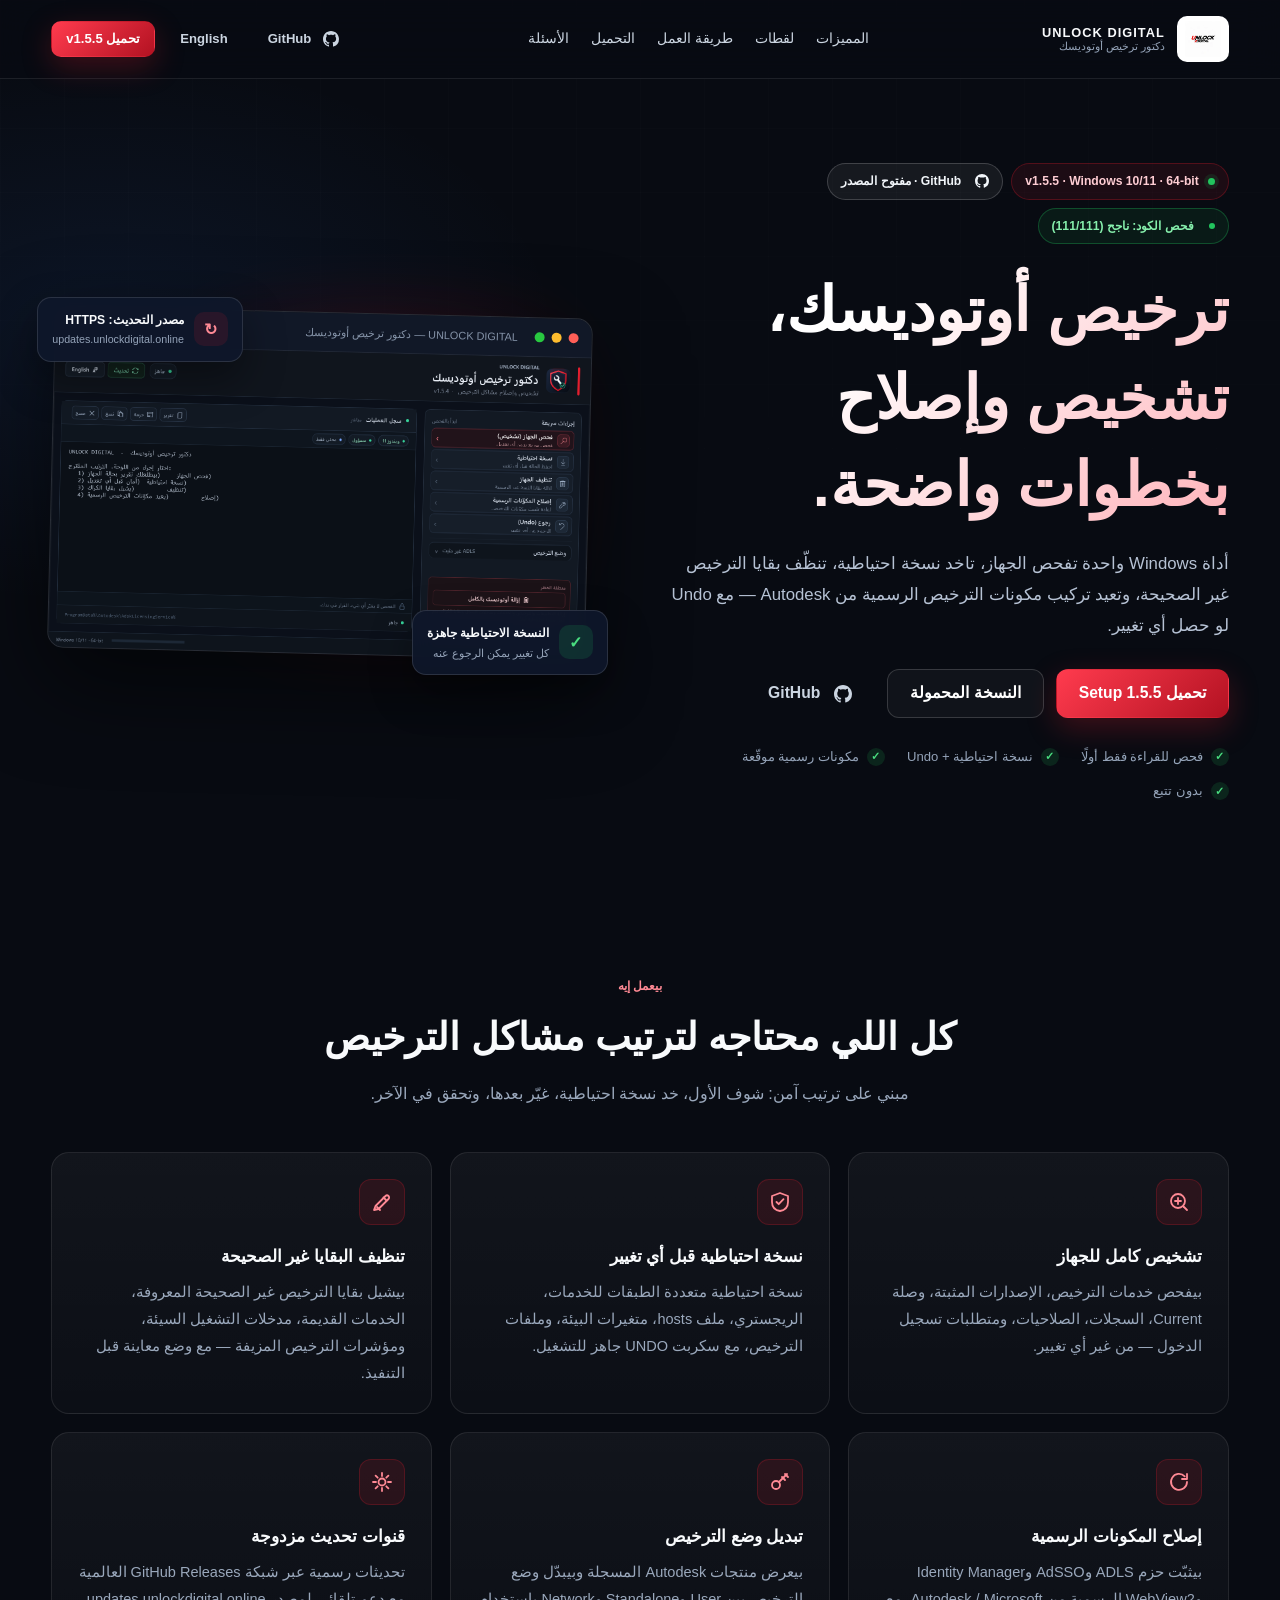
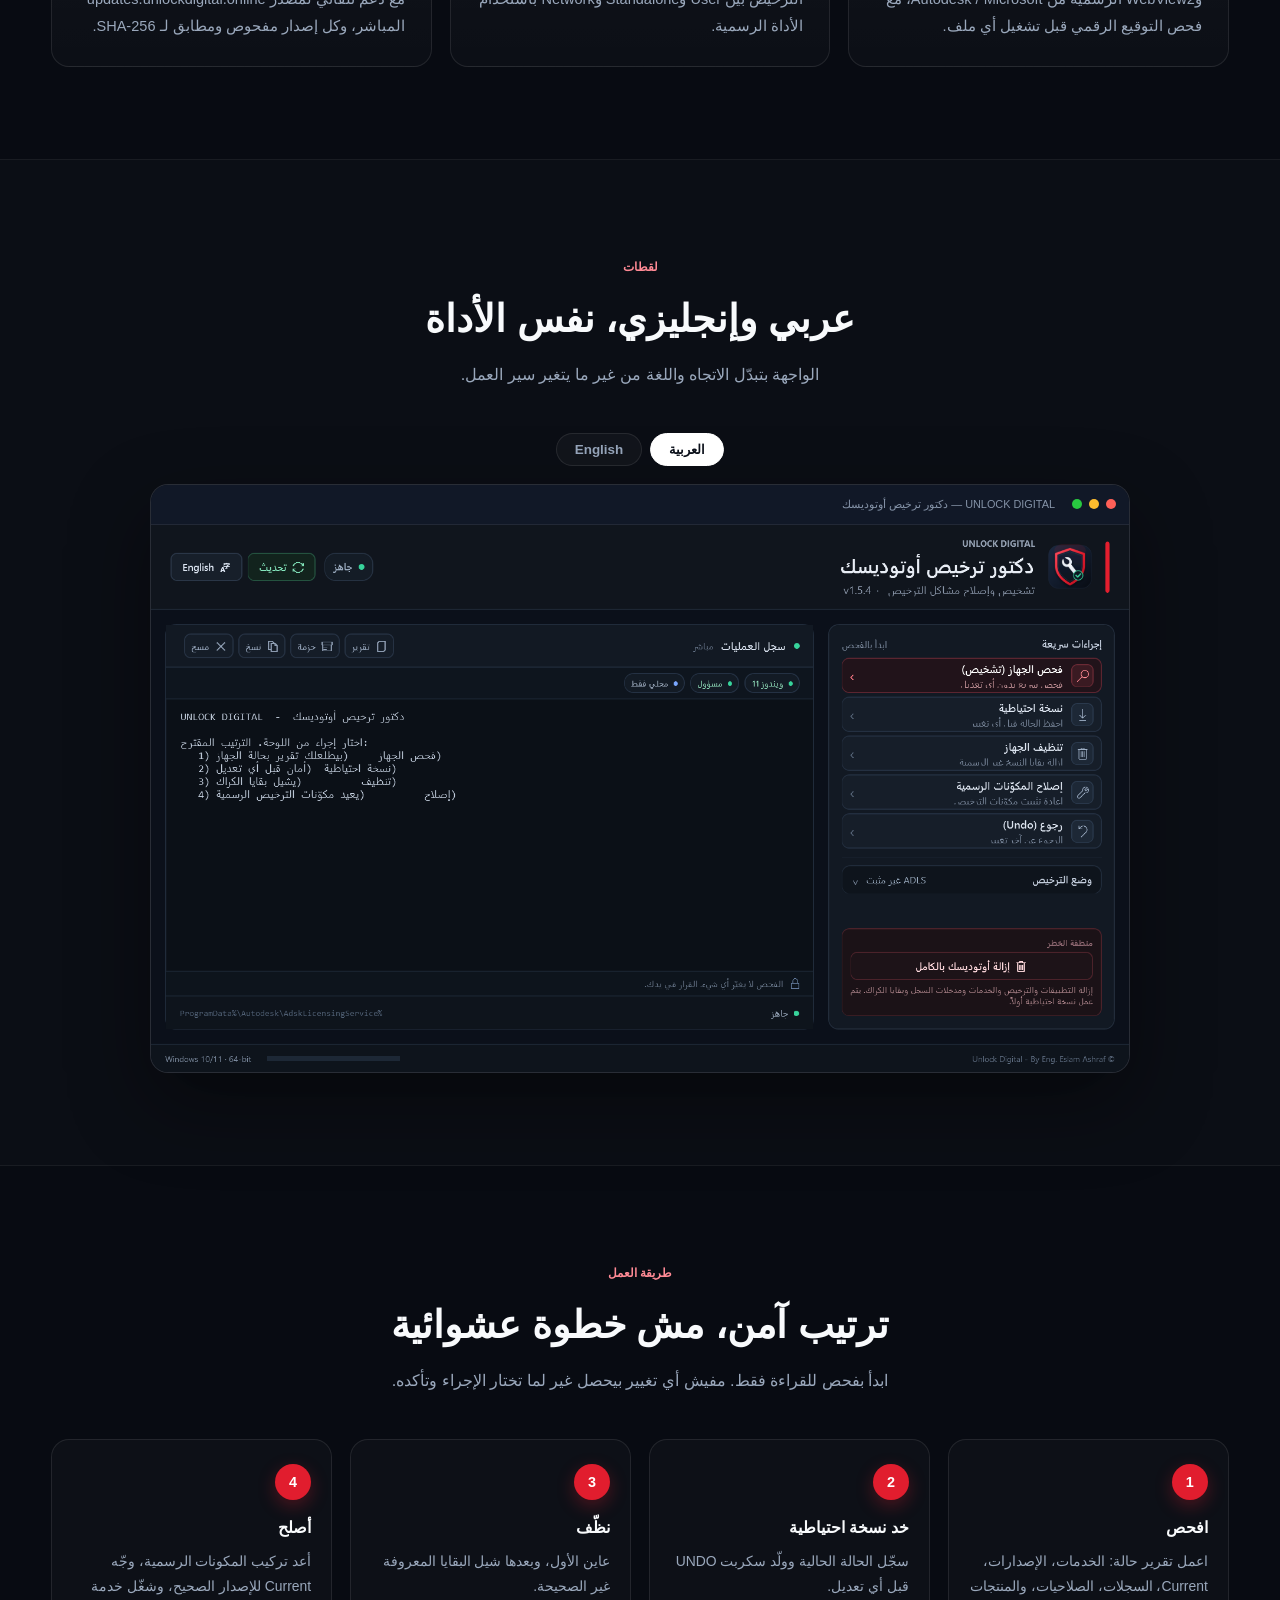
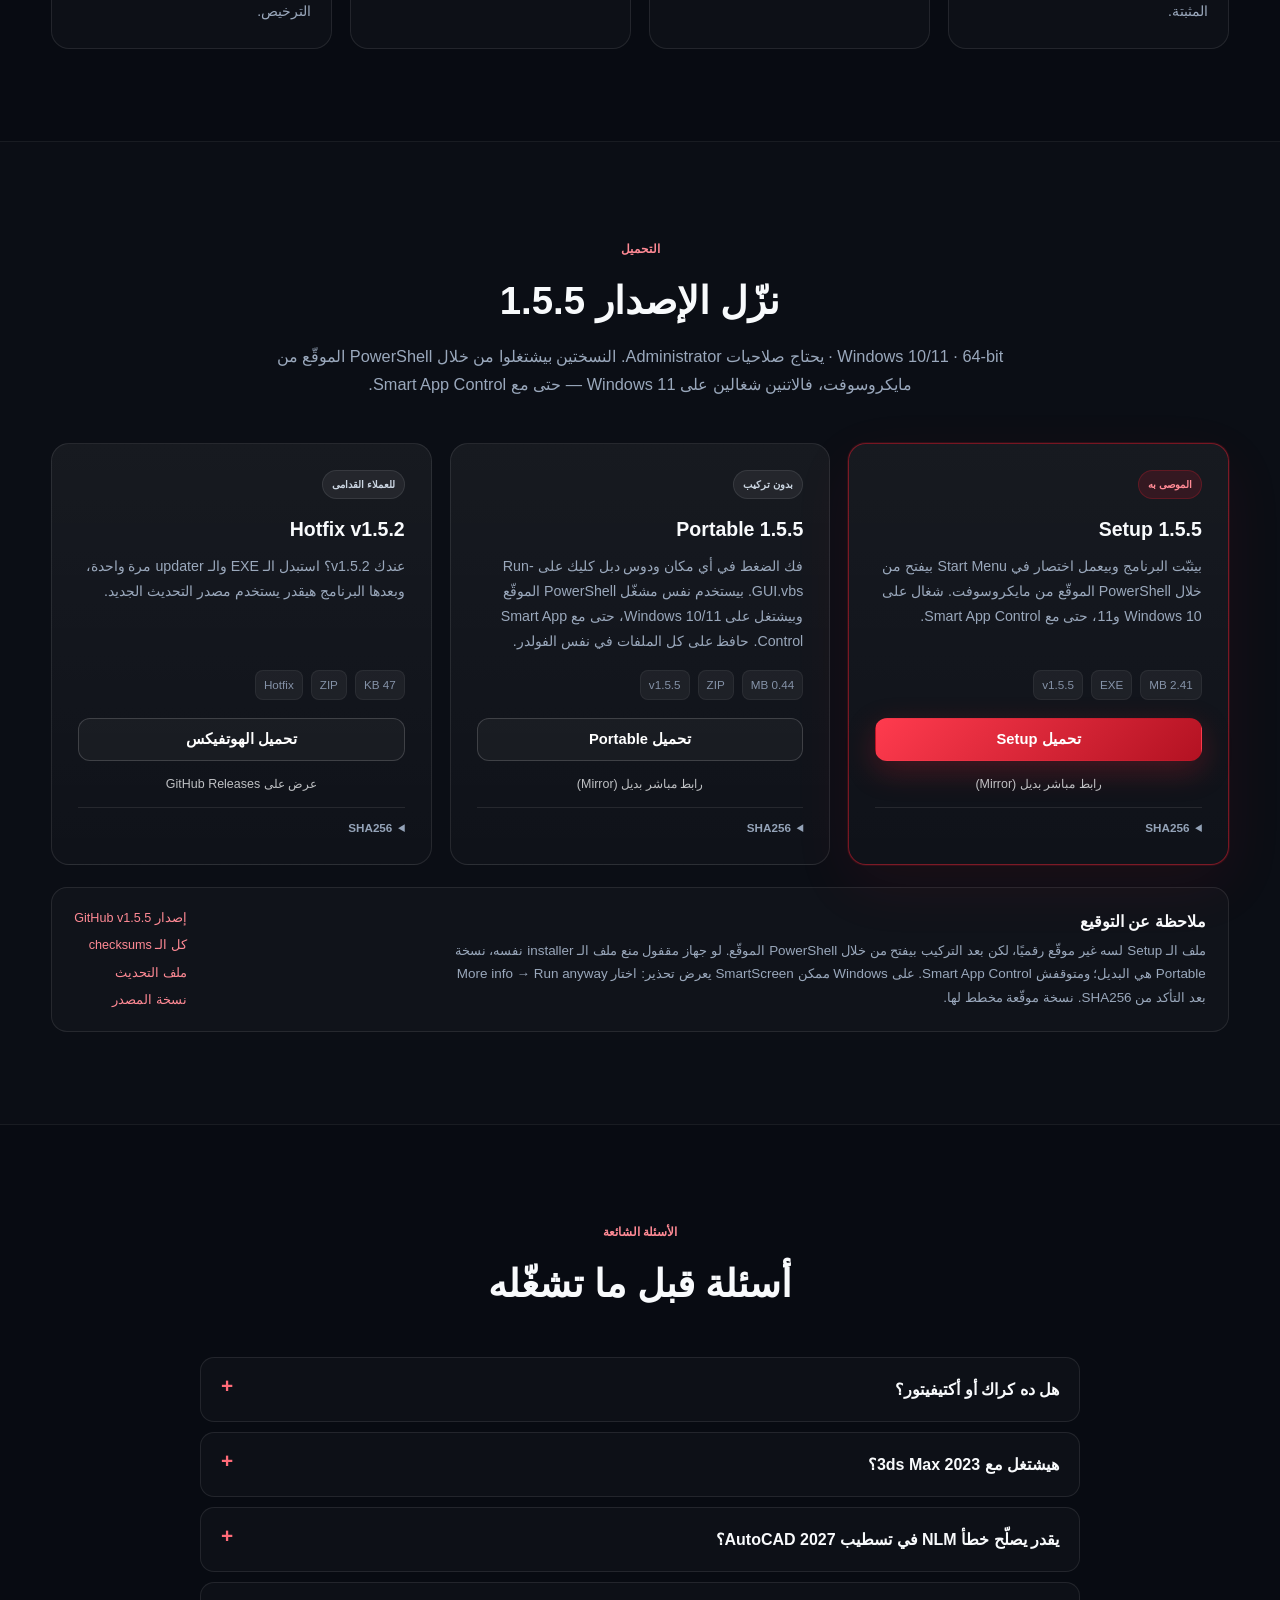
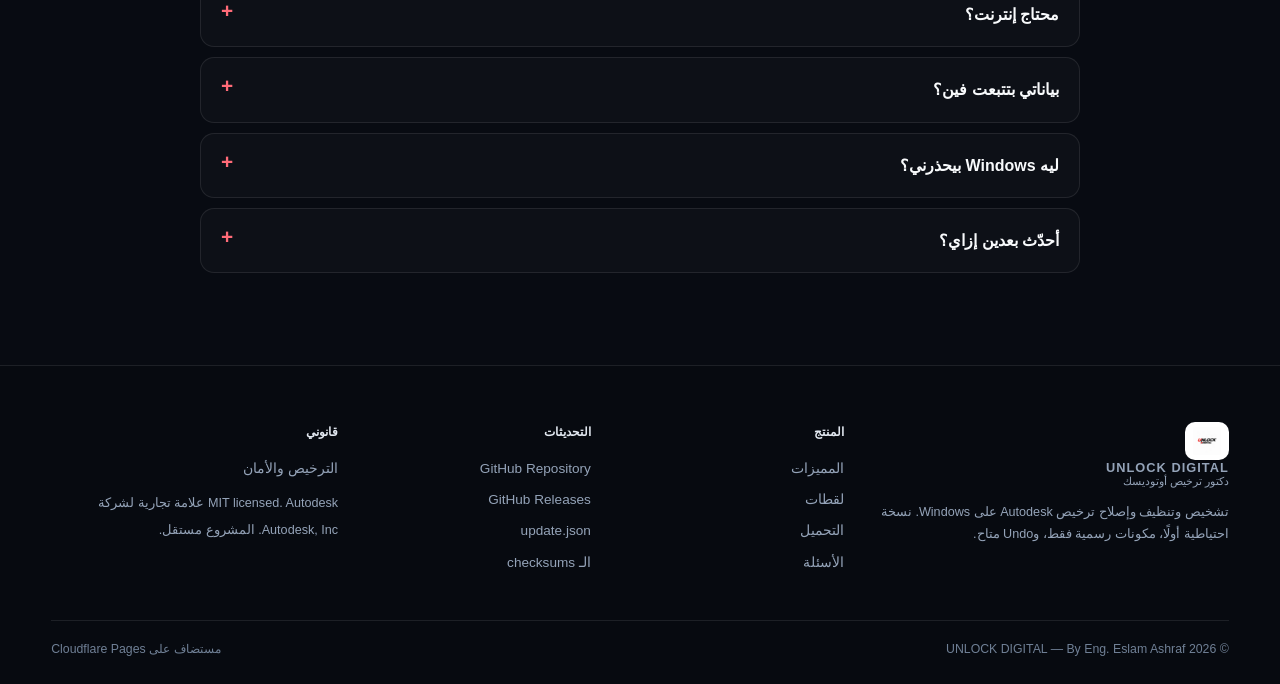
==== commit 255a1a25: "Enhance hero badges with native CSS pills and update CSP for GitHub assets" ====
--- a/website/ar/index.html
+++ b/website/ar/index.html
@@ -78,13 +78,15 @@
     <section class="hero" id="top">
       <div class="container hero-grid">
         <div class="hero-copy">
-          <div class="hero-badges" style="display: flex; gap: 8px; flex-wrap: wrap; margin-bottom: 12px; align-items: center;">
+          <div class="hero-badges" style="display: flex; gap: 8px; flex-wrap: wrap; margin-bottom: 14px; align-items: center;">
             <span class="pill"><span class="pulse"></span> v1.5.5 · Windows 10/11 · 64-bit</span>
-            <a href="https://github.com/Es1amAshraf/autodesk-licensing-doctor" target="_blank" rel="noopener" style="display: inline-flex; text-decoration: none;">
-              <img src="https://img.shields.io/badge/GitHub-Open%20Source-24292e?logo=github&logoColor=white" alt="GitHub Repository" height="24">
-            </a>
-            <a href="https://github.com/Es1amAshraf/autodesk-licensing-doctor/actions/workflows/ci.yml" target="_blank" rel="noopener" style="display: inline-flex; text-decoration: none;">
-              <img src="https://img.shields.io/github/actions/workflow/status/Es1amAshraf/autodesk-licensing-doctor/ci.yml?branch=main&label=CI&color=10b981" alt="CI Status" height="24">
+            <a href="https://github.com/Es1amAshraf/autodesk-licensing-doctor" target="_blank" rel="noopener" class="pill" style="border-color: rgba(255,255,255,0.18); background: rgba(255,255,255,0.06); color: #f1f5f9; text-decoration: none;">
+              <svg width="14" height="14" viewBox="0 0 24 24" fill="currentColor" style="vertical-align: -2px; margin-left: 5px;"><path d="M12 0C5.37 0 0 5.37 0 12c0 5.31 3.435 9.795 8.205 11.385.6.105.825-.255.825-.57 0-.285-.015-1.23-.015-2.235-3.015.555-3.795-.735-4.035-1.41-.135-.345-.72-1.41-1.23-1.695-.42-.225-1.02-.78-.015-.795.945-.015 1.62.87 1.845 1.23 1.08 1.815 2.805 1.305 3.495.99.105-.78.42-1.305.765-1.605-2.67-.3-5.46-1.335-5.46-5.925 0-1.305.465-2.385 1.23-3.225-.12-.3-.54-1.53.12-3.18 0 0 1.005-.315 3.3 1.23.96-.27 1.98-.405 3-.405s2.04.135 3 .405c2.295-1.56 3.3-1.23 3.3-1.23.66 1.65.24 2.88.12 3.18.765.84 1.23 1.905 1.23 3.225 0 4.605-2.805 5.625-5.475 5.925.435.375.81 1.095.81 2.22 0 1.605-.015 2.895-.015 3.3 0 .315.225.69.825.57A12.02 12.02 0 0024 12c0-6.63-5.37-12-12-12z"/></svg>
+              <span>GitHub · مفتوح المصدر</span>
+            </a>
+            <a href="https://github.com/Es1amAshraf/autodesk-licensing-doctor/actions/workflows/ci.yml" target="_blank" rel="noopener" class="pill" style="border-color: rgba(34,197,94,0.3); background: rgba(34,197,94,0.08); color: #86efac; text-decoration: none;">
+              <span style="display: inline-block; width: 6px; height: 6px; border-radius: 50%; background: #22c55e; margin-left: 6px;"></span>
+              <span>فحص الكود: ناجح (111/111)</span>
             </a>
           </div>
           <h1 data-en="Autodesk licensing, diagnosed and repaired." data-ar="ترخيص أوتوديسك، تشخيص وإصلاح بخطوات واضحة.">ترخيص أوتوديسك، تشخيص وإصلاح بخطوات واضحة.</h1>
